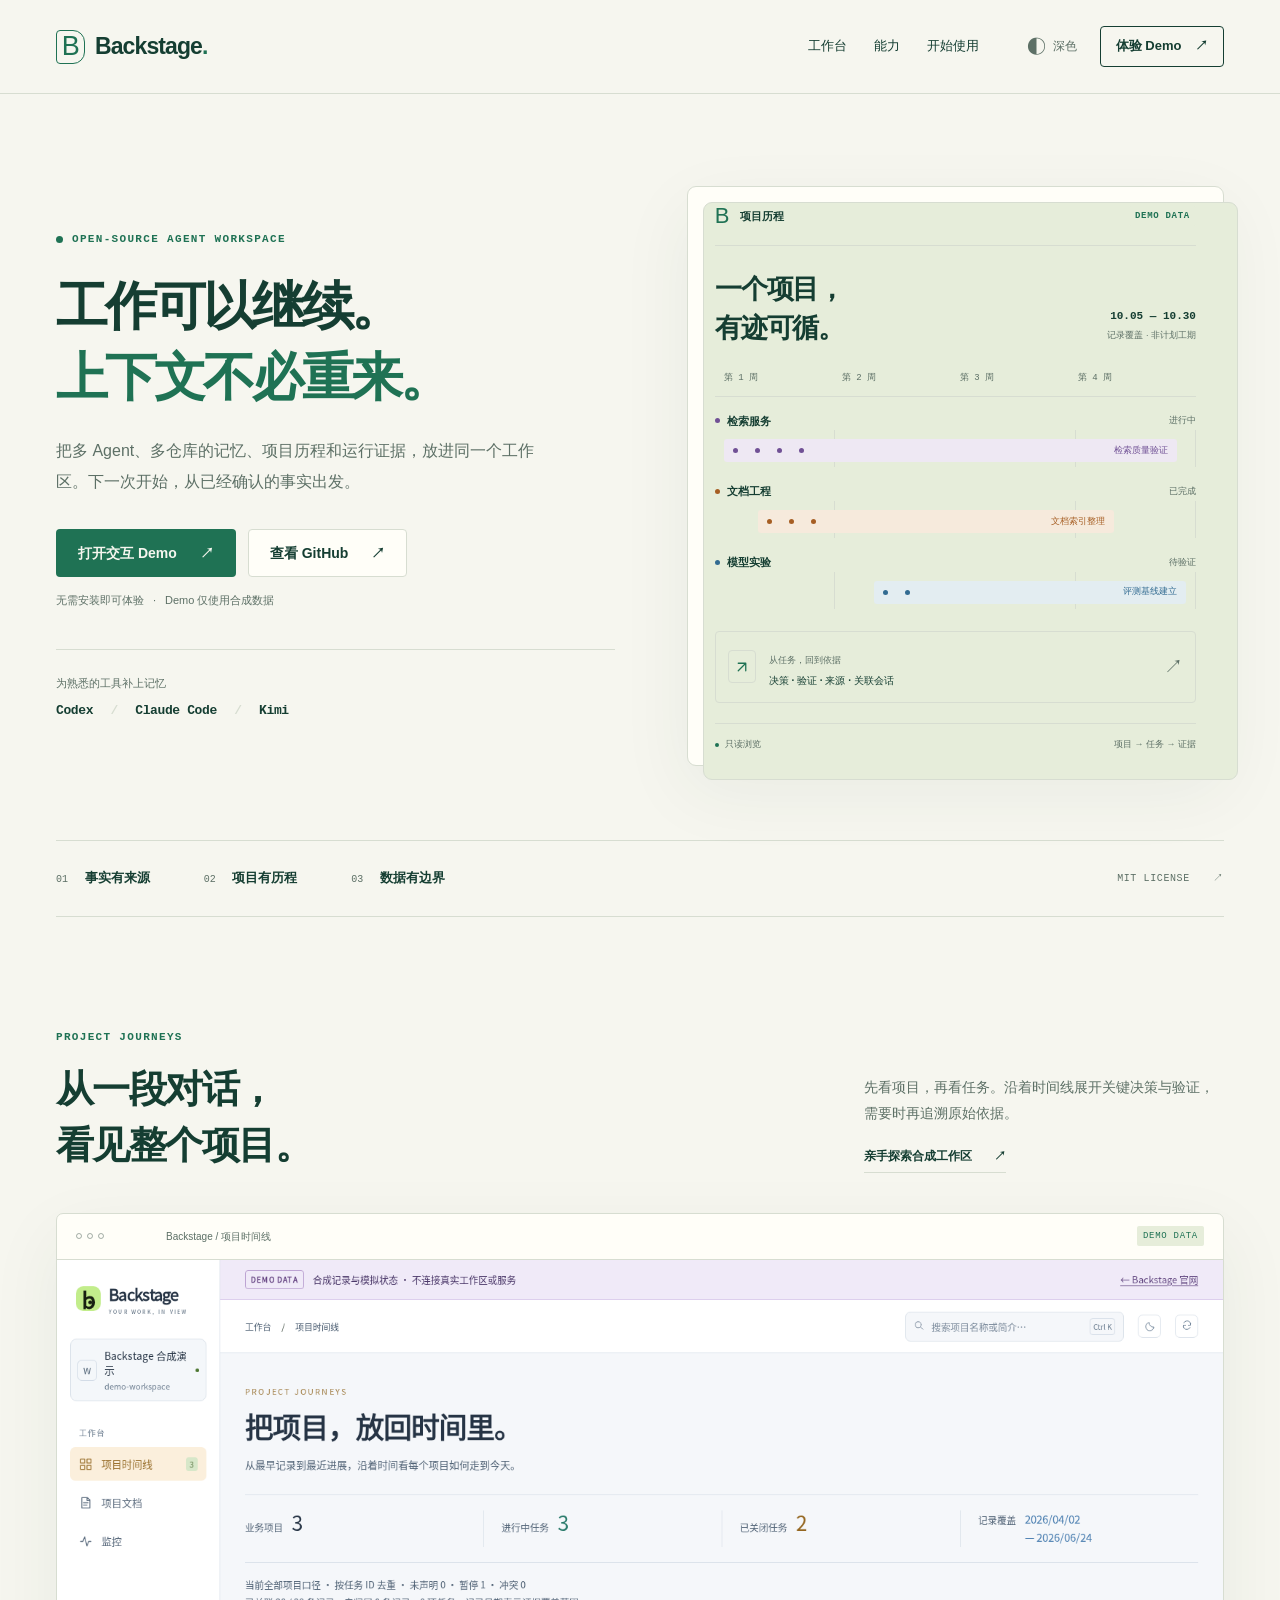
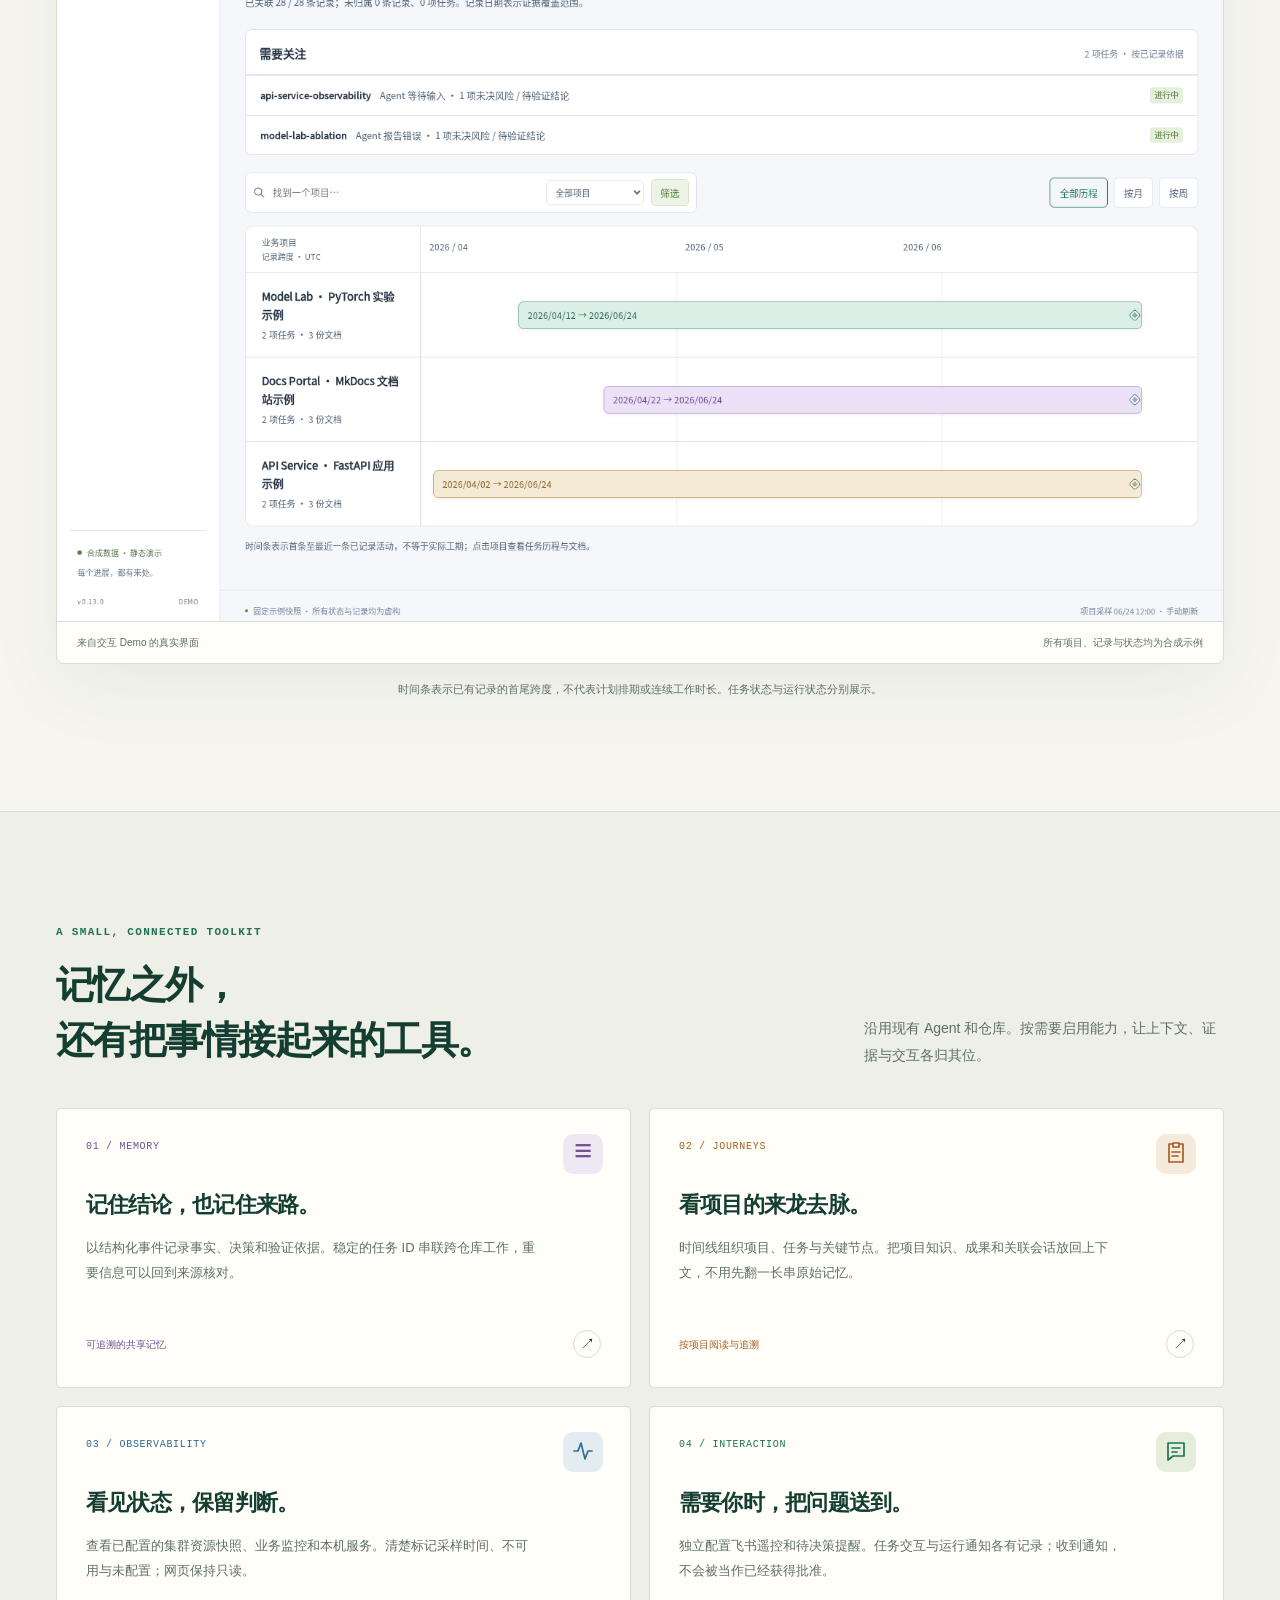
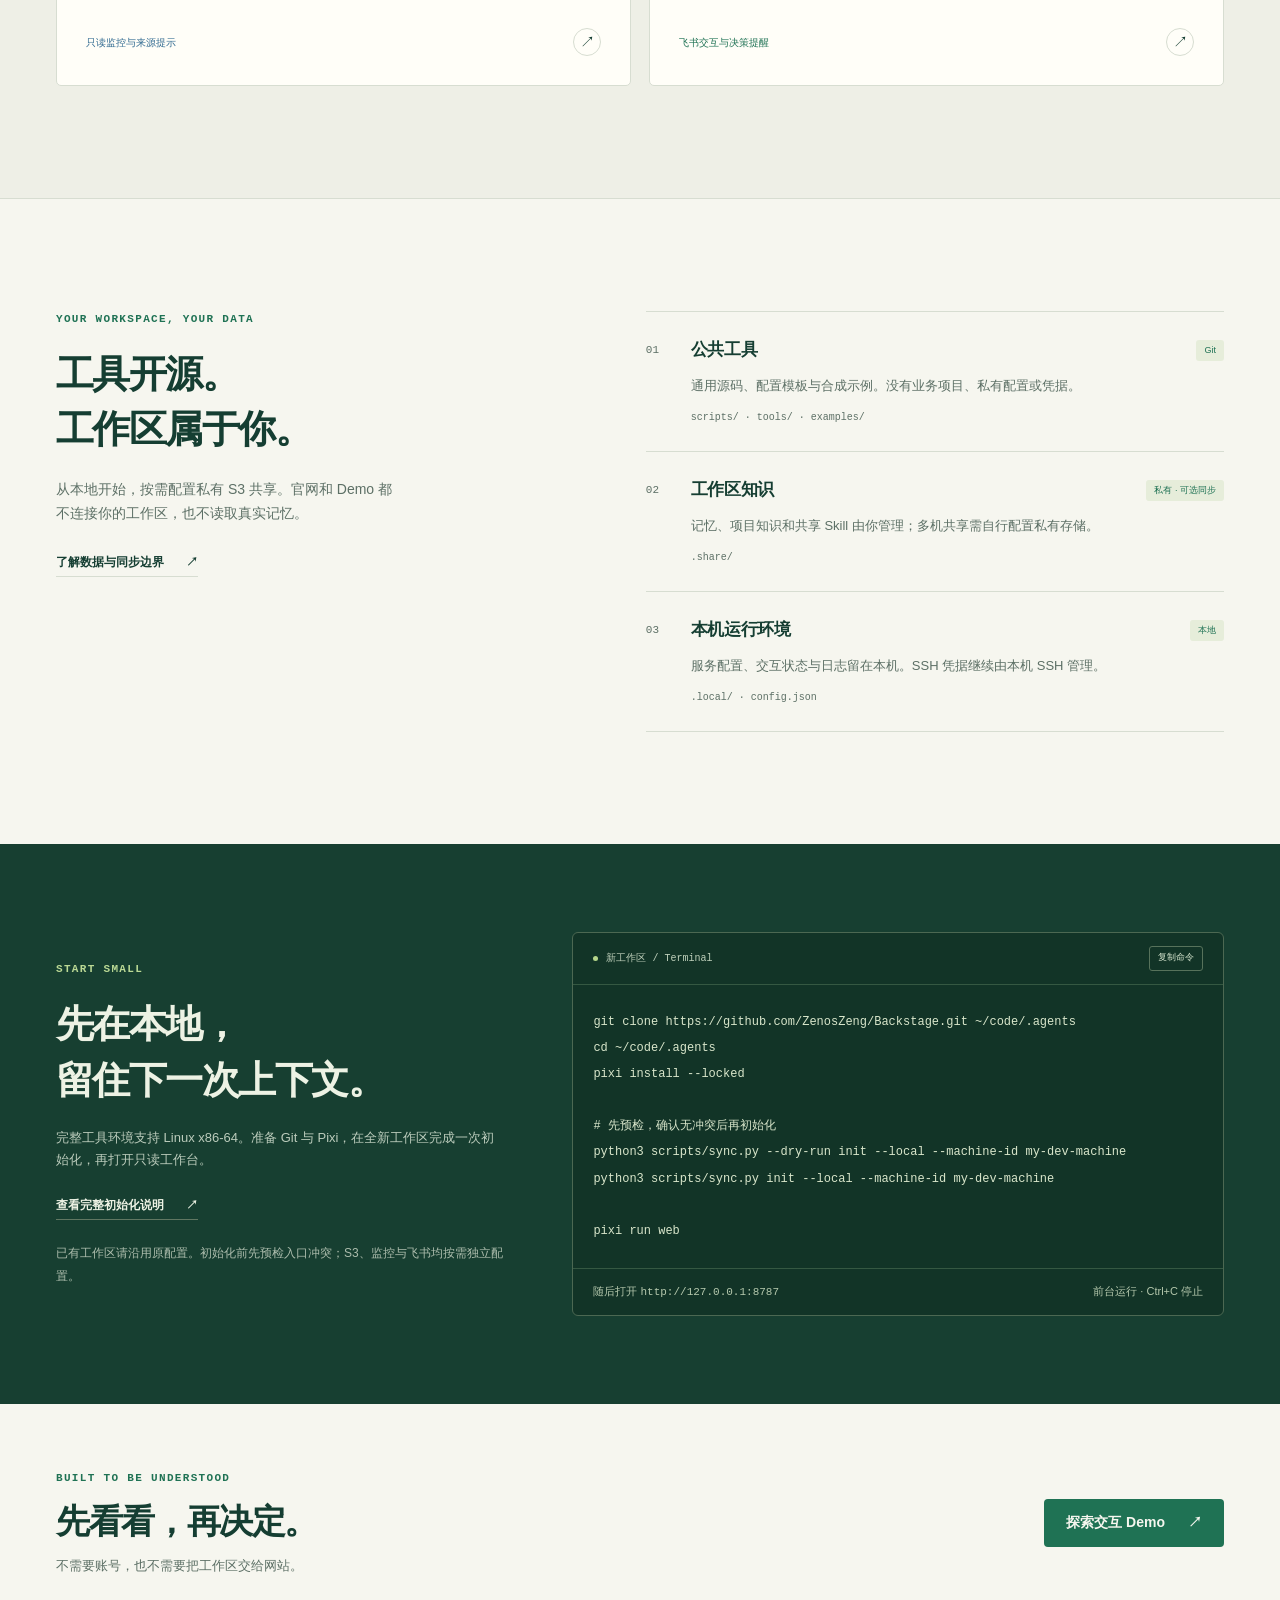
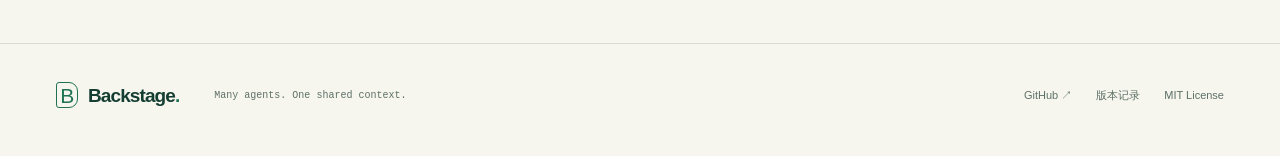
==== site/index.html @ 6414f24c "feat: 增加官网与合成演示并泛化公开示例（v0.13.0）" ====
<!doctype html>
<html lang="zh-CN" data-theme="light">
<head>
  <meta charset="utf-8">
  <meta name="viewport" content="width=device-width, initial-scale=1">
  <meta name="color-scheme" content="light dark">
  <meta name="theme-color" content="#f6f6ef">
  <meta name="description" content="Backstage 为多 Agent、多仓库工作提供可追溯的记忆、项目时间线、只读监控与飞书交互。开源、本地优先，工作区数据由你掌握。">
  <title>Backstage · 让上下文留在项目里</title>
  <link rel="stylesheet" href="./styles.css">
  <script src="./main.js" defer></script>
</head>
<body>
  <a class="skip-link" href="#main">跳到正文</a>
  <header class="site-header">
    <div class="shell header-inner">
      <a class="brand" href="./" aria-label="Backstage 首页"><span class="brand-mark" aria-hidden="true">B</span><span>Backstage<span class="brand-dot">.</span></span></a>
      <nav class="main-nav" aria-label="主导航">
        <a href="#workspace">工作台</a>
        <a href="#capabilities">能力</a>
        <a href="#start">开始使用</a>
      </nav>
      <div class="header-actions">
        <button class="theme-button" type="button" data-theme-toggle aria-label="切换深色模式" aria-pressed="false"><span class="theme-symbol" aria-hidden="true">◐</span><span data-theme-label>深色</span></button>
        <a class="header-demo" href="./demo/">体验 Demo <span aria-hidden="true">↗</span></a>
      </div>
    </div>
  </header>

  <main id="main">
    <section class="hero shell" aria-labelledby="hero-title">
      <div class="hero-copy">
        <p class="eyebrow"><span class="status-dot" aria-hidden="true"></span> OPEN-SOURCE AGENT WORKSPACE</p>
        <h1 id="hero-title">工作可以继续。<br><span>上下文不必重来。</span></h1>
        <p class="hero-description">把多 Agent、多仓库的记忆、项目历程和运行证据，放进同一个工作区。下一次开始，从已经确认的事实出发。</p>
        <div class="hero-actions">
          <a class="button button-primary" href="./demo/">打开交互 Demo <span aria-hidden="true">↗</span></a>
          <a class="button button-secondary" href="https://github.com/ZenosZeng/Backstage">查看 GitHub <span aria-hidden="true">↗</span></a>
        </div>
        <p class="hero-note">无需安装即可体验 <span aria-hidden="true">·</span> Demo 仅使用合成数据</p>
        <div class="agent-line"><span>为熟悉的工具补上记忆</span><p>Codex <i aria-hidden="true">/</i> Claude Code <i aria-hidden="true">/</i> Kimi</p></div>
      </div>

      <div class="hero-preview" aria-label="合成项目时间线示意">
        <div class="preview-topline"><span><span class="small-brand" aria-hidden="true">B</span> 项目历程</span><span class="demo-tag">DEMO DATA</span></div>
        <div class="preview-heading"><span>一个项目，<br>有迹可循。</span><span class="preview-period">10.05 — 10.30<br><span>记录覆盖 · 非计划工期</span></span></div>
        <div class="mini-timeline" aria-hidden="true">
          <div class="mini-axis"><span>第 1 周</span><span>第 2 周</span><span>第 3 周</span><span>第 4 周</span></div>
          <div class="mini-project project-memory"><div class="mini-project-name"><span class="project-dot"></span><strong>检索服务</strong><span>进行中</span></div><div class="mini-track"><div class="mini-bar bar-one"><i></i><i></i><i></i><i></i><span>检索质量验证</span></div></div></div>
          <div class="mini-project project-task"><div class="mini-project-name"><span class="project-dot"></span><strong>文档工程</strong><span>已完成</span></div><div class="mini-track"><div class="mini-bar bar-two"><i></i><i></i><i></i><span>文档索引整理</span></div></div></div>
          <div class="mini-project project-runtime"><div class="mini-project-name"><span class="project-dot"></span><strong>模型实验</strong><span>待验证</span></div><div class="mini-track"><div class="mini-bar bar-three"><i></i><i></i><span>评测基线建立</span></div></div></div>
        </div>
        <div class="preview-evidence"><div class="evidence-icon" aria-hidden="true"><svg viewBox="0 0 24 24" fill="none" stroke="currentColor" stroke-width="1.7" stroke-linecap="round" stroke-linejoin="round"><path d="M7 17L17 7 M7 7h10v10"/></svg></div><div><span class="evidence-kicker">从任务，回到依据</span><p>决策 · 验证 · 来源 · 关联会话</p></div><span class="evidence-arrow" aria-hidden="true">↗</span></div>
        <div class="preview-footer"><span><span class="status-dot" aria-hidden="true"></span> 只读浏览</span><span>项目 → 任务 → 证据</span></div>
      </div>
    </section>

    <div class="principles shell" aria-label="设计原则">
      <p><span>01</span> 事实有来源</p><p><span>02</span> 项目有历程</p><p><span>03</span> 数据有边界</p><a href="https://github.com/ZenosZeng/Backstage/blob/main/LICENSE">MIT LICENSE <span aria-hidden="true">↗</span></a>
    </div>

    <section class="workspace-section section-space shell" id="workspace" aria-labelledby="workspace-title">
      <div class="section-heading"><div><p class="eyebrow">PROJECT JOURNEYS</p><h2 id="workspace-title">从一段对话，<br>看见整个项目。</h2></div><div class="section-intro"><p>先看项目，再看任务。沿着时间线展开关键决策与验证，需要时再追溯原始依据。</p><a class="text-link" href="./demo/">亲手探索合成工作区 <span aria-hidden="true">↗</span></a></div></div>
      <figure class="workspace-shot">
        <div class="shot-toolbar"><span class="window-controls" aria-hidden="true"><i></i><i></i><i></i></span><span>Backstage / 项目时间线</span><span class="demo-tag">DEMO DATA</span></div>
        <a href="./demo/" aria-label="打开合成数据交互 Demo"><img src="./assets/workspace-preview.png" alt="Backstage 合成数据工作台：按项目浏览时间线，并展开任务与关键记录" width="1600" height="1320" loading="lazy" decoding="async"></a>
        <figcaption><span>来自交互 Demo 的真实界面</span><span>所有项目、记录与状态均为合成示例</span></figcaption>
      </figure>
      <p class="workspace-footnote">时间条表示已有记录的首尾跨度，不代表计划排期或连续工作时长。任务状态与运行状态分别展示。</p>
    </section>

    <section class="capabilities-section section-space" id="capabilities" aria-labelledby="capabilities-title">
      <div class="shell">
        <div class="section-heading"><div><p class="eyebrow">A SMALL, CONNECTED TOOLKIT</p><h2 id="capabilities-title">记忆之外，<br>还有把事情接起来的工具。</h2></div><p class="section-intro">沿用现有 Agent 和仓库。按需要启用能力，让上下文、证据与交互各归其位。</p></div>
        <div class="capability-grid">
          <article class="capability-card memory-card"><span class="feature-index">01 / MEMORY</span><div class="feature-symbol" aria-hidden="true">≡</div><h3>记住结论，也记住来路。</h3><p>以结构化事件记录事实、决策和验证依据。稳定的任务 ID 串联跨仓库工作，重要信息可以回到来源核对。</p><div class="feature-bottom"><span class="feature-label">可追溯的共享记忆</span><a href="https://github.com/ZenosZeng/Backstage/blob/main/docs/memory.md" aria-label="阅读记忆与同步文档">↗</a></div></article>
          <article class="capability-card task-card"><span class="feature-index">02 / JOURNEYS</span><div class="feature-symbol" aria-hidden="true"><svg viewBox="0 0 24 24" fill="none" stroke="currentColor" stroke-width="1.7" stroke-linecap="round" stroke-linejoin="round"><path d="M9 3H5v18h14V3h-4 M9 2h6v4H9z M8 11h8 M8 15h6"/></svg></div><h3>看项目的来龙去脉。</h3><p>时间线组织项目、任务与关键节点。把项目知识、成果和关联会话放回上下文，不用先翻一长串原始记忆。</p><div class="feature-bottom"><span class="feature-label">按项目阅读与追溯</span><a href="https://github.com/ZenosZeng/Backstage/blob/main/tools/web/README.md" aria-label="阅读项目工作台文档">↗</a></div></article>
          <article class="capability-card runtime-card"><span class="feature-index">03 / OBSERVABILITY</span><div class="feature-symbol" aria-hidden="true"><svg viewBox="0 0 24 24" fill="none" stroke="currentColor" stroke-width="1.7" stroke-linecap="round" stroke-linejoin="round"><path d="M3 12h4l3-8 4 16 3-8h4"/></svg></div><h3>看见状态，保留判断。</h3><p>查看已配置的集群资源快照、业务监控和本机服务。清楚标记采样时间、不可用与未配置；网页保持只读。</p><div class="feature-bottom"><span class="feature-label">只读监控与来源提示</span><a href="https://github.com/ZenosZeng/Backstage/blob/main/tools/README.md" aria-label="阅读监控工具文档">↗</a></div></article>
          <article class="capability-card interaction-card"><span class="feature-index">04 / INTERACTION</span><div class="feature-symbol" aria-hidden="true"><svg viewBox="0 0 24 24" fill="none" stroke="currentColor" stroke-width="1.7" stroke-linecap="round" stroke-linejoin="round"><path d="M4 4h16v13H9l-5 4V4 M8 9h8 M8 13h5"/></svg></div><h3>需要你时，把问题送到。</h3><p>独立配置飞书遥控和待决策提醒。任务交互与运行通知各有记录；收到通知，不会被当作已经获得批准。</p><div class="feature-bottom"><span class="feature-label">飞书交互与决策提醒</span><a href="https://github.com/ZenosZeng/Backstage/blob/main/tools/watchdog/README.md" aria-label="阅读交互提醒文档">↗</a></div></article>
        </div>
      </div>
    </section>

    <section class="boundary-section section-space shell" aria-labelledby="boundary-title">
      <div class="boundary-intro"><p class="eyebrow">YOUR WORKSPACE, YOUR DATA</p><h2 id="boundary-title">工具开源。<br>工作区属于你。</h2><p>从本地开始，按需配置私有 S3 共享。官网和 Demo 都不连接你的工作区，也不读取真实记忆。</p><a class="text-link" href="https://github.com/ZenosZeng/Backstage/blob/main/docs/memory.md">了解数据与同步边界 <span aria-hidden="true">↗</span></a></div>
      <div class="data-layers">
        <article class="data-layer"><div class="layer-number">01</div><div><div class="layer-heading"><h3>公共工具</h3><span>Git</span></div><p>通用源码、配置模板与合成示例。没有业务项目、私有配置或凭据。</p><code>scripts/ · tools/ · examples/</code></div></article>
        <article class="data-layer"><div class="layer-number">02</div><div><div class="layer-heading"><h3>工作区知识</h3><span>私有 · 可选同步</span></div><p>记忆、项目知识和共享 Skill 由你管理；多机共享需自行配置私有存储。</p><code>.share/</code></div></article>
        <article class="data-layer"><div class="layer-number">03</div><div><div class="layer-heading"><h3>本机运行环境</h3><span>本地</span></div><p>服务配置、交互状态与日志留在本机。SSH 凭据继续由本机 SSH 管理。</p><code>.local/ · config.json</code></div></article>
      </div>
    </section>

    <section class="start-section" id="start" aria-labelledby="start-title">
      <div class="shell start-grid">
        <div class="start-copy"><p class="eyebrow">START SMALL</p><h2 id="start-title">先在本地，<br>留住下一次上下文。</h2><p>完整工具环境支持 Linux x86-64。准备 Git 与 Pixi，在全新工作区完成一次初始化，再打开只读工作台。</p><a class="text-link" href="https://github.com/ZenosZeng/Backstage/blob/main/examples/README.md">查看完整初始化说明 <span aria-hidden="true">↗</span></a><p class="start-caution">已有工作区请沿用原配置。初始化前先预检入口冲突；S3、监控与飞书均按需独立配置。</p></div>
        <div class="terminal"><div class="terminal-header"><span><span class="terminal-dot" aria-hidden="true"></span> 新工作区 / Terminal</span><button type="button" class="copy-button" data-copy-command aria-label="复制安装与启动命令">复制命令</button></div><pre tabindex="0" aria-label="安装、初始化和启动工作台命令"><code id="start-command">git clone https://github.com/ZenosZeng/Backstage.git ~/code/.agents
cd ~/code/.agents
pixi install --locked

# 先预检，确认无冲突后再初始化
python3 scripts/sync.py --dry-run init --local --machine-id my-dev-machine
python3 scripts/sync.py init --local --machine-id my-dev-machine

pixi run web</code></pre><div class="terminal-footer"><span>随后打开 <code>http://127.0.0.1:8787</code></span><span>前台运行 · Ctrl+C 停止</span></div><p class="copy-status" role="status" aria-live="polite" data-copy-status></p></div>
      </div>
    </section>

    <section class="closing-section shell" aria-labelledby="closing-title"><div><p class="eyebrow">BUILT TO BE UNDERSTOOD</p><h2 id="closing-title">先看看，再决定。</h2><p>不需要账号，也不需要把工作区交给网站。</p></div><a class="button button-primary" href="./demo/">探索交互 Demo <span aria-hidden="true">↗</span></a></section>
  </main>

  <footer class="site-footer"><div class="shell footer-inner"><a class="brand" href="./"><span class="brand-mark" aria-hidden="true">B</span><span>Backstage<span class="brand-dot">.</span></span></a><p>Many agents. One shared context.</p><nav aria-label="页脚导航"><a href="https://github.com/ZenosZeng/Backstage">GitHub ↗</a><a href="https://github.com/ZenosZeng/Backstage/blob/main/docs/changelog.md">版本记录</a><a href="https://github.com/ZenosZeng/Backstage/blob/main/LICENSE">MIT License</a></nav></div></footer>
</body>
</html>
---- site/styles.css ----
@charset "UTF-8";

:root {
  color-scheme: light;
  --paper: #f6f6ef;
  --surface: #fffef8;
  --surface-soft: #eeefe6;
  --ink: #153e32;
  --muted: #5d7066;
  --line: #d7ddd1;
  --brand: #1f7254;
  --brand-hover: #155d42;
  --brand-soft: #e6edda;
  --purple: #705095;
  --purple-soft: #eee8f3;
  --orange: #a65e23;
  --orange-soft: #f6eadc;
  --blue: #326b91;
  --blue-soft: #e3edf1;
  --shadow: 0 24px 72px #203e3010;
  --mono: ui-monospace, SFMono-Regular, Consolas, "Liberation Mono", monospace;
  --sans: -apple-system, BlinkMacSystemFont, "Segoe UI", "PingFang SC", "Microsoft YaHei", "Noto Sans CJK SC", sans-serif;
}

:root[data-theme="dark"] {
  color-scheme: dark;
  --paper: #14221d;
  --surface: #1b2b24;
  --surface-soft: #203127;
  --ink: #e8f0df;
  --muted: #b0bdaf;
  --line: #3b4e40;
  --brand: #b5d58a;
  --brand-hover: #cce8a9;
  --brand-soft: #2e422b;
  --purple: #d1b5e9;
  --purple-soft: #3b2f46;
  --orange: #edb57c;
  --orange-soft: #443326;
  --blue: #a4cee6;
  --blue-soft: #283e49;
  --shadow: 0 24px 72px #00000020;
}

* { box-sizing: border-box; }
html { scroll-behavior: smooth; scroll-padding-top: 104px; }
body { margin: 0; background: var(--paper); color: var(--ink); font-family: var(--sans); font-size: 15px; line-height: 1.7; -webkit-font-smoothing: antialiased; }
a { color: inherit; text-decoration: none; }
button { color: inherit; font: inherit; cursor: pointer; }
button, a { -webkit-tap-highlight-color: transparent; }
button:focus-visible, a:focus-visible, pre:focus-visible { outline: 3px solid var(--brand); outline-offset: 5px; }
button:disabled { cursor: wait; }
::selection { background: var(--brand); color: var(--paper); }
h1, h2, h3, p, figure { margin: 0; }
h1, h2, h3 { font-weight: 650; }
img { display: block; max-width: 100%; }
.shell { width: min(1280px, calc(100% - 112px)); margin-inline: auto; }
.section-space { padding-block: 112px; }
.eyebrow { font-family: var(--mono); font-size: 11px; font-weight: 600; letter-spacing: .12em; line-height: 1.6; }
.status-dot { display: inline-block; width: 7px; height: 7px; flex: 0 0 auto; border-radius: 50%; background: var(--brand); }
.skip-link { position: fixed; z-index: 100; top: -80px; left: 16px; padding: 10px 18px; background: var(--ink); color: var(--paper); border-radius: 4px; }
.skip-link:focus { top: 12px; }
.site-header { border-bottom: 1px solid var(--line); }
.header-inner { min-height: 93px; display: flex; align-items: center; gap: 48px; }
.brand { display: inline-flex; align-items: center; gap: 10px; font-size: 23px; font-weight: 700; letter-spacing: -.9px; line-height: 1; white-space: nowrap; }
.brand-mark { display: inline-flex; align-items: center; justify-content: center; width: 29px; height: 34px; border: 1.5px solid var(--brand); border-radius: 4px 12px 12px 4px; color: var(--brand); font-weight: 400; font-size: 27px; letter-spacing: -.5px; }
.brand-dot { color: var(--brand); }
.main-nav { display: flex; gap: 27px; margin-left: auto; font-size: 13px; font-weight: 550; }
.main-nav a, .footer-inner nav a { transition: color .15s; }
.main-nav a:hover, .footer-inner nav a:hover { color: var(--brand); }
.header-actions { display: flex; align-items: center; gap: 23px; }
.theme-button { display: inline-flex; align-items: center; gap: 7px; padding: 8px 0; border: 0; background: none; color: var(--muted); font-size: 12px; }
.theme-symbol { font-size: 19px; line-height: 1; }
.header-demo { font-size: 13px; font-weight: 600; border: 1px solid var(--ink); border-radius: 4px; padding: 8px 15px; }
.header-demo span { padding-left: 10px; }
.header-demo:hover { background: var(--ink); color: var(--paper); }
.hero { display: grid; grid-template-columns: 1.04fr 1fr; align-items: center; gap: 72px; padding-block: 92px 74px; }
.hero-copy .eyebrow { display: flex; align-items: center; gap: 9px; color: var(--brand); margin-bottom: 23px; }
.hero h1 { font-size: clamp(40px, 4.1vw, 60px); letter-spacing: -.055em; line-height: 1.35; font-weight: 700; }
.hero h1 span { color: var(--brand); }
.hero-description { margin-top: 22px; max-width: 480px; color: var(--muted); font-size: 16px; line-height: 1.95; }
.hero-actions { display: flex; flex-wrap: wrap; gap: 12px; margin-top: 32px; }
.button { min-height: 48px; padding: 11px 21px; display: inline-flex; align-items: center; justify-content: center; gap: 23px; font-size: 14px; font-weight: 600; border: 1px solid transparent; border-radius: 4px; transition: background .15s, transform .15s; }
.button:hover { transform: translateY(-2px); }
.button-primary { color: var(--paper); background: var(--brand); }
.button-primary:hover { background: var(--brand-hover); }
.button-secondary { color: var(--ink); border-color: var(--line); background: var(--surface); }
.button-secondary:hover { border-color: var(--brand); }
.hero-note { display: flex; align-items: center; gap: 9px; font-size: 11px; color: var(--muted); margin-top: 14px; }
.agent-line { border-top: 1px solid var(--line); margin-top: 39px; padding-top: 19px; }
.agent-line > span { font-size: 11px; color: var(--muted); }
.agent-line p { font-family: var(--mono); font-size: 13px; font-weight: 600; margin-top: 5px; letter-spacing: -.03em; }
.agent-line i { font-style: normal; color: var(--line); padding-inline: 10px; }
.hero-preview { border: 1px solid var(--line); border-radius: 9px; background: var(--surface); box-shadow: var(--shadow); position: relative; isolation: isolate; padding: 0 27px; }
.hero-preview::before { content: ""; position: absolute; inset: 15px -15px -15px 15px; border: 1px solid var(--line); border-radius: 9px; z-index: -1; background: var(--brand-soft); }
.preview-topline { display: flex; align-items: center; justify-content: space-between; gap: 12px; padding-block: 18px; border-bottom: 1px solid var(--line); font-size: 11px; font-weight: 600; }
.preview-topline > span:first-child { display: flex; align-items: center; gap: 11px; }
.small-brand { font-size: 22px; font-weight: 450; color: var(--brand); line-height: 1; }
.demo-tag { font-family: var(--mono); font-size: 9px; letter-spacing: .08em; line-height: 1.4; padding: 4px 6px; background: var(--brand-soft); color: var(--brand); border-radius: 2px; white-space: nowrap; }
.preview-heading { display: flex; align-items: flex-end; justify-content: space-between; gap: 12px; padding-block: 24px 23px; }
.preview-heading > span:first-child { font-size: 27px; font-weight: 650; line-height: 1.45; letter-spacing: -.04em; }
.preview-period { text-align: right; font-family: var(--mono); font-size: 11px; font-weight: 600; padding-bottom: 4px; }
.preview-period span { color: var(--muted); font-family: var(--sans); font-size: 9px; font-weight: 400; }
.mini-axis { display: grid; grid-template-columns: repeat(4, 1fr); text-align: left; padding-left: 9px; margin-left: 0; color: var(--muted); font-size: 9px; font-family: var(--mono); border-bottom: 1px solid var(--line); padding-bottom: 9px; }
.mini-project { padding-top: 15px; --project-color: var(--purple); --project-soft: var(--purple-soft); }
.mini-project-name { display: flex; align-items: center; gap: 7px; font-size: 11px; }
.mini-project-name strong { font-weight: 600; }
.mini-project-name > span:last-child { margin-left: auto; font-size: 9px; color: var(--muted); }
.project-dot { width: 5px; height: 5px; border-radius: 50%; background: var(--project-color); }
.project-task { --project-color: var(--orange); --project-soft: var(--orange-soft); }
.project-runtime { --project-color: var(--blue); --project-soft: var(--blue-soft); }
.mini-track { height: 37px; padding-top: 9px; background: repeating-linear-gradient(to right, transparent 0, transparent calc(25% - 1px), var(--line) calc(25% - 1px), var(--line) 25%); }
.mini-bar { background: var(--project-soft); color: var(--project-color); border-radius: 3px; position: relative; display: flex; align-items: center; height: 23px; gap: 17px; padding: 0 9px; font-size: 9px; }
.mini-bar i { width: 5px; height: 5px; background: var(--project-color); border-radius: 50%; flex: 0 0 auto; }
.mini-bar span { margin-left: auto; white-space: nowrap; }
.bar-one { margin-left: 2%; width: 94%; }
.bar-two { margin-left: 9%; width: 74%; }
.bar-three { margin-left: 33%; width: 65%; }
.preview-evidence { margin-block: 22px 20px; border: 1px solid var(--line); border-radius: 4px; padding: 13px 12px; display: flex; align-items: center; gap: 13px; }
.evidence-icon { width: 28px; height: 33px; border: 1px solid var(--line); border-radius: 4px; text-align: center; line-height: 29px; font-size: 19px; color: var(--brand); }
.evidence-kicker { color: var(--muted); font-size: 9px; }
.preview-evidence p { font-size: 10px; font-weight: 550; margin-top: 2px; }
.evidence-arrow { margin-left: auto; font-size: 19px; color: var(--muted); }
.preview-footer { display: flex; align-items: center; justify-content: space-between; gap: 10px; border-top: 1px solid var(--line); padding-block: 13px; color: var(--muted); font-size: 9px; }
.preview-footer > span:first-child { display: flex; align-items: center; gap: 6px; }
.preview-footer .status-dot { width: 4px; height: 4px; }
.principles { display: flex; align-items: center; gap: 54px; padding-block: 26px; border-block: 1px solid var(--line); }
.principles p { font-size: 13px; font-weight: 600; }
.principles p span { margin-right: 13px; color: var(--muted); font-family: var(--mono); font-size: 10px; font-weight: 400; }
.principles > a { margin-left: auto; color: var(--muted); font-size: 10px; font-family: var(--mono); letter-spacing: .06em; }
.principles > a span { margin-left: 17px; }
.section-heading { display: flex; justify-content: space-between; align-items: flex-end; gap: 55px; margin-bottom: 40px; }
.section-heading .eyebrow { margin-bottom: 15px; color: var(--brand); }
h2 { font-size: clamp(31px, 3vw, 42px); line-height: 1.45; letter-spacing: -.04em; }
.section-intro { max-width: 360px; color: var(--muted); font-size: 14px; line-height: 1.9; }
.section-intro .text-link { margin-top: 18px; }
.text-link { display: inline-flex; align-items: center; gap: 22px; color: var(--ink); font-size: 12px; font-weight: 600; border-bottom: 1px solid var(--line); padding-bottom: 4px; }
.text-link:hover { color: var(--brand); border-color: var(--brand); }
.workspace-shot { border: 1px solid var(--line); background: var(--surface); border-radius: 7px; overflow: hidden; box-shadow: var(--shadow); }
.shot-toolbar { display: flex; align-items: center; justify-content: space-between; gap: 20px; height: 46px; border-bottom: 1px solid var(--line); padding-inline: 19px; font-size: 10px; color: var(--muted); }
.window-controls { display: inline-flex; gap: 5px; width: 70px; }
.window-controls i { border: 1px solid var(--muted); border-radius: 50%; width: 6px; height: 6px; opacity: .55; }
.shot-toolbar > span:nth-child(2) { margin-right: auto; }
.workspace-shot > a { display: block; background: #f4f5ef; }
.workspace-shot img { width: 100%; height: auto; }
.workspace-shot figcaption { display: flex; justify-content: space-between; gap: 15px; padding: 12px 20px; font-size: 10px; color: var(--muted); border-top: 1px solid var(--line); }
.workspace-footnote { margin-top: 16px; font-size: 11px; color: var(--muted); text-align: center; }
.capabilities-section { background: var(--surface-soft); border-block: 1px solid var(--line); }
.capability-grid { display: grid; grid-template-columns: repeat(2, minmax(0, 1fr)); gap: 18px; }
.capability-card { position: relative; display: flex; flex-direction: column; min-height: 280px; padding: 29px; background: var(--surface); border: 1px solid var(--line); border-radius: 5px; --feature: var(--purple); --feature-soft: var(--purple-soft); }
.feature-index { color: var(--feature); font-size: 10px; font-family: var(--mono); letter-spacing: .07em; }
.feature-symbol { position: absolute; top: 25px; right: 27px; width: 40px; height: 40px; background: var(--feature-soft); color: var(--feature); border-radius: 10px; text-align: center; line-height: 37px; font-family: var(--mono); font-size: 31px; }
.capability-card h3 { margin-top: 31px; font-size: 22px; letter-spacing: -.035em; }
.capability-card > p { margin-top: 13px; color: var(--muted); font-size: 13px; line-height: 1.9; max-width: 450px; }
.feature-bottom { margin-top: auto; padding-top: 24px; display: flex; align-items: center; justify-content: space-between; gap: 15px; }
.feature-label { font-size: 10px; color: var(--feature); font-weight: 550; }
.feature-bottom a { display: inline-flex; justify-content: center; align-items: center; width: 28px; height: 28px; border: 1px solid var(--line); border-radius: 50%; font-size: 15px; }
.feature-bottom a:hover { background: var(--feature-soft); border-color: var(--feature); }
.task-card { --feature: var(--orange); --feature-soft: var(--orange-soft); }
.runtime-card { --feature: var(--blue); --feature-soft: var(--blue-soft); }
.interaction-card { --feature: var(--brand); --feature-soft: var(--brand-soft); }
.boundary-section { display: grid; grid-template-columns: 1fr 1.2fr; align-items: start; gap: 108px; }
.boundary-intro .eyebrow { color: var(--brand); margin-bottom: 17px; }
.boundary-intro > p:not(.eyebrow) { color: var(--muted); font-size: 14px; margin-top: 21px; max-width: 350px; }
.boundary-intro > .text-link { margin-top: 26px; }
.data-layers { border-top: 1px solid var(--line); }
.data-layer { display: grid; grid-template-columns: 31px 1fr; gap: 14px; padding-block: 24px; border-bottom: 1px solid var(--line); }
.layer-number { font-family: var(--mono); font-size: 11px; color: var(--muted); padding-top: 5px; }
.layer-heading { display: flex; align-items: center; justify-content: space-between; gap: 15px; }
.layer-heading h3 { font-size: 17px; letter-spacing: -.02em; }
.layer-heading > span { font-size: 9px; color: var(--brand); background: var(--brand-soft); padding: 3px 8px; border-radius: 3px; white-space: nowrap; }
.data-layer p { color: var(--muted); font-size: 13px; line-height: 1.9; margin-top: 9px; }
.data-layer code { display: inline-block; color: var(--muted); font-family: var(--mono); font-size: 10px; margin-top: 10px; }
.start-section { background: #173f31; color: #edf2e4; padding-block: 88px; }
.start-grid { display: grid; grid-template-columns: 1fr 1.45fr; gap: 67px; align-items: center; }
.start-copy .eyebrow { color: #bbd995; margin-bottom: 18px; }
.start-copy > p:not(.eyebrow) { color: #bcccbc; font-size: 13px; margin-top: 19px; }
.start-copy .text-link { color: #edf2e4; border-color: #607762; margin-top: 24px; }
.start-copy > p.start-caution { color: #adbdad; font-size: 12px; line-height: 1.9; margin-top: 22px; }
.terminal { background: #123427; border: 1px solid #4c6852; border-radius: 6px; overflow: hidden; min-width: 0; }
.terminal-header { display: flex; align-items: center; justify-content: space-between; gap: 18px; padding: 13px 20px; border-bottom: 1px solid #355842; font-family: var(--mono); font-size: 10px; color: #bfd0bb; }
.terminal-header > span { display: flex; align-items: center; gap: 8px; }
.terminal-dot { width: 5px; height: 5px; border-radius: 50%; background: #b5d58a; }
.copy-button { color: #d6e5ce; border: 1px solid #57725b; padding: 3px 8px; background: transparent; border-radius: 3px; font-size: 9px; line-height: 1.8; white-space: nowrap; }
.copy-button:hover { background: #264c36; }
.terminal pre { margin: 0; padding: 24px 20px; overflow-x: auto; scrollbar-color: #668061 #123427; }
.terminal pre code { font-family: var(--mono); color: #d9e6cb; font-size: 12px; line-height: 2.1; }
.terminal-footer { display: flex; justify-content: space-between; gap: 12px; padding: 13px 20px; color: #b5c8ad; border-top: 1px solid #355842; font-size: 11px; }
.terminal-footer code { font-family: var(--mono); }
.copy-status { min-height: 0; font-size: 11px; color: #d9e6cb; }
.copy-status:not(:empty) { padding: 0 20px 12px; }
.closing-section { padding-block: 66px; display: flex; align-items: center; justify-content: space-between; gap: 40px; }
.closing-section .eyebrow { color: var(--brand); margin-bottom: 10px; }
.closing-section h2 { font-size: 34px; }
.closing-section p:not(.eyebrow) { margin-top: 8px; color: var(--muted); font-size: 13px; }
.site-footer { border-top: 1px solid var(--line); }
.footer-inner { display: flex; align-items: center; gap: 35px; min-height: 103px; }
.footer-inner .brand { font-size: 19px; }
.footer-inner .brand-mark { width: 22px; height: 26px; border-radius: 3px 9px 9px 3px; font-size: 21px; }
.footer-inner > p { color: var(--muted); font-family: var(--mono); font-size: 10px; }
.footer-inner nav { display: flex; align-items: center; gap: 24px; margin-left: auto; font-size: 11px; color: var(--muted); }

@media (min-width: 1600px) {
  .hero { gap: 100px; padding-block: 112px 96px; }
  .hero h1 { font-size: 60px; }
}
@media (max-width: 1100px) {
  .shell { width: min(1280px, calc(100% - 72px)); }
  .header-inner { gap: 27px; }
  .main-nav { gap: 22px; }
  .header-actions { gap: 18px; }
  .hero { gap: 35px; padding-block: 75px 63px; }
  .hero h1 { font-size: 42px; }
  .hero-description { font-size: 14px; }
  .hero-preview { padding-inline: 20px; }
  .mini-bar { gap: 10px; }
  .mini-bar i:nth-child(4) { display: none; }
  .principles { gap: 33px; }
  .boundary-section { gap: 60px; }
  .start-grid { gap: 36px; grid-template-columns: .85fr 1.4fr; }
  .terminal-footer { flex-direction: column; gap: 3px; }
  .footer-inner { gap: 24px; }
  .footer-inner nav { gap: 17px; }
}
@media (max-width: 800px) {
  html { scroll-padding-top: 30px; }
  .shell { width: calc(100% - 48px); }
  .section-space { padding-block: 72px; }
  .header-inner { min-height: 80px; gap: 20px; }
  .brand { font-size: 22px; }
  .main-nav { display: none; }
  .header-actions { margin-left: auto; gap: 20px; }
  .hero { grid-template-columns: 1fr; gap: 54px; padding-block: 60px 63px; }
  .hero h1 { font-size: clamp(36px, 7vw, 56px); }
  .hero-description { max-width: 530px; font-size: 15px; }
  .agent-line { max-width: 530px; margin-top: 30px; }
  .hero-preview { width: min(100% - 15px, 530px); justify-self: center; padding-inline: 27px; }
  .preview-heading > span:first-child { font-size: 29px; }
  .preview-topline { font-size: 12px; }
  .mini-project-name { font-size: 12px; }
  .mini-project-name > span:last-child, .mini-axis, .mini-bar { font-size: 10px; }
  .mini-track { height: 42px; padding-top: 10px; }
  .mini-bar { height: 25px; gap: 20px; }
  .evidence-kicker { font-size: 10px; }
  .preview-evidence p { font-size: 12px; }
  .preview-footer { font-size: 10px; }
  .principles { flex-wrap: wrap; row-gap: 14px; padding-block: 22px; column-gap: 24px; }
  .principles p { font-size: 12px; }
  .principles p span { margin-right: 7px; }
  .principles > a { display: none; }
  .section-heading { align-items: flex-start; flex-direction: column; gap: 22px; margin-bottom: 29px; }
  h2 { font-size: 34px; }
  .section-intro { max-width: 520px; }
  .section-intro .text-link { margin-top: 13px; }
  .workspace-shot figcaption { flex-direction: column; gap: 3px; font-size: 11px; }
  .workspace-footnote { font-size: 11px; text-align: left; }
  .capability-card { padding: 25px; }
  .capability-card h3 { font-size: 20px; }
  .feature-symbol { top: 23px; right: 24px; width: 34px; height: 34px; font-size: 25px; line-height: 30px; border-radius: 8px; }
  .feature-index { font-size: 9px; }
  .boundary-section { grid-template-columns: 1fr; gap: 35px; }
  .boundary-intro > p:not(.eyebrow) { max-width: 510px; }
  .data-layer p { font-size: 13px; }
  .data-layer code { font-size: 11px; }
  .layer-heading > span { font-size: 10px; }
  .start-section { padding-block: 62px; }
  .start-grid { grid-template-columns: 1fr; gap: 32px; }
  .start-copy > p:not(.eyebrow) { max-width: 520px; font-size: 14px; }
  .start-copy > p.start-caution { font-size: 12px; }
  .terminal-header { font-size: 11px; }
  .copy-button { font-size: 10px; }
  .terminal pre code { font-size: 12px; }
  .terminal-footer { flex-direction: row; font-size: 11px; }
  .closing-section { padding-block: 51px; }
  .closing-section h2 { font-size: 29px; }
  .closing-section .button { flex: 0 0 auto; }
  .footer-inner { flex-wrap: wrap; padding-block: 28px; gap: 17px 22px; }
  .footer-inner nav { margin-left: 0; width: 100%; gap: 25px; }
}
@media (max-width: 520px) {
  .shell { width: calc(100% - 36px); }
  .header-inner { min-height: 73px; }
  .brand { gap: 8px; font-size: 20px; }
  .brand-mark { width: 25px; height: 30px; font-size: 24px; }
  .header-actions { gap: 13px; }
  .theme-button { font-size: 0; padding: 10px 3px; }
  .theme-symbol { font-size: 21px; }
  .header-demo { padding: 7px 10px; font-size: 11px; }
  .header-demo span { padding-left: 4px; }
  .hero { padding-block: 43px 48px; gap: 39px; }
  .hero-copy .eyebrow { font-size: 9px; letter-spacing: .07em; margin-bottom: 20px; }
  .hero h1 { font-size: clamp(31px, 8.5vw, 43px); line-height: 1.4; letter-spacing: -.06em; }
  .hero-description { font-size: 14px; line-height: 1.95; margin-top: 18px; }
  .hero-actions { margin-top: 25px; gap: 9px; }
  .button { min-height: 46px; font-size: 12px; padding-inline: 15px; gap: 18px; }
  .hero-note { font-size: 10px; gap: 6px; }
  .agent-line p { font-size: 11px; }
  .agent-line i { padding-inline: 7px; }
  .hero-preview { width: calc(100% - 10px); padding-inline: 18px; justify-self: start; }
  .hero-preview::before { inset: 10px -10px -10px 10px; }
  .preview-topline { padding-block: 14px; font-size: 11px; }
  .demo-tag { font-size: 8px; }
  .preview-heading { padding-block: 19px; }
  .preview-heading > span:first-child { font-size: 25px; }
  .preview-period { font-size: 10px; }
  .preview-period span { font-size: 8px; }
  .mini-project-name { font-size: 11px; }
  .mini-bar { gap: 10px; font-size: 9px; padding-inline: 7px; }
  .mini-bar i { width: 4px; height: 4px; }
  .mini-bar i:nth-child(3) { display: none; }
  .preview-evidence { margin-block: 18px 15px; padding: 11px 9px; gap: 10px; }
  .preview-evidence p { font-size: 10px; }
  .evidence-kicker { font-size: 9px; }
  .preview-footer { font-size: 9px; }
  .principles { column-gap: 17px; justify-content: space-between; padding-block: 19px; }
  .principles p { font-size: 10px; }
  .principles p span { margin-right: 5px; font-size: 9px; }
  .section-space { padding-block: 56px; }
  .eyebrow { font-size: 9px; letter-spacing: .09em; }
  h2 { font-size: 30px; }
  .section-intro { font-size: 13px; }
  .shot-toolbar { padding-inline: 12px; gap: 11px; font-size: 9px; height: 40px; }
  .window-controls { width: auto; gap: 4px; }
  .window-controls i { width: 5px; height: 5px; }
  .workspace-shot figcaption { padding: 11px 13px; font-size: 10px; }
  .workspace-footnote { font-size: 10px; }
  .capability-grid { grid-template-columns: 1fr; gap: 12px; }
  .capability-card { padding: 24px; min-height: 269px; }
  .feature-index { font-size: 10px; }
  .feature-symbol { width: 38px; height: 38px; line-height: 34px; font-size: 29px; }
  .capability-card h3 { font-size: 22px; margin-top: 29px; }
  .capability-card > p { font-size: 13px; }
  .feature-label { font-size: 11px; }
  .feature-bottom a { width: 32px; height: 32px; }
  .boundary-intro > p:not(.eyebrow) { font-size: 13px; }
  .data-layer { grid-template-columns: 24px 1fr; gap: 10px; padding-block: 21px; }
  .layer-heading { gap: 10px; }
  .layer-heading h3 { font-size: 16px; }
  .layer-heading > span { font-size: 9px; }
  .data-layer p { font-size: 13px; }
  .start-section { padding-block: 53px; }
  .start-copy > p:not(.eyebrow) { font-size: 13px; }
  .terminal-header { padding: 12px 14px; gap: 8px; font-size: 10px; }
  .terminal pre { padding: 19px 14px; }
  .terminal pre code { font-size: 12px; }
  .terminal-footer { padding: 12px 14px; flex-direction: column; gap: 4px; font-size: 11px; }
  .closing-section { align-items: flex-start; flex-direction: column; gap: 23px; padding-block: 46px; }
  .closing-section h2 { font-size: 29px; }
  .footer-inner > p { width: 100%; font-size: 10px; }
  .footer-inner nav { font-size: 11px; }
}
@media (prefers-reduced-motion: reduce) {
  html { scroll-behavior: auto; }
  *, *::before, *::after { transition: none !important; animation: none !important; }
  .button:hover { transform: none; }
}

/* Match the workbench icon paths without depending on symbol fonts. */
.evidence-icon svg { width: 18px; height: 18px; vertical-align: middle; }
.feature-symbol svg { width: 24px; height: 24px; vertical-align: middle; }
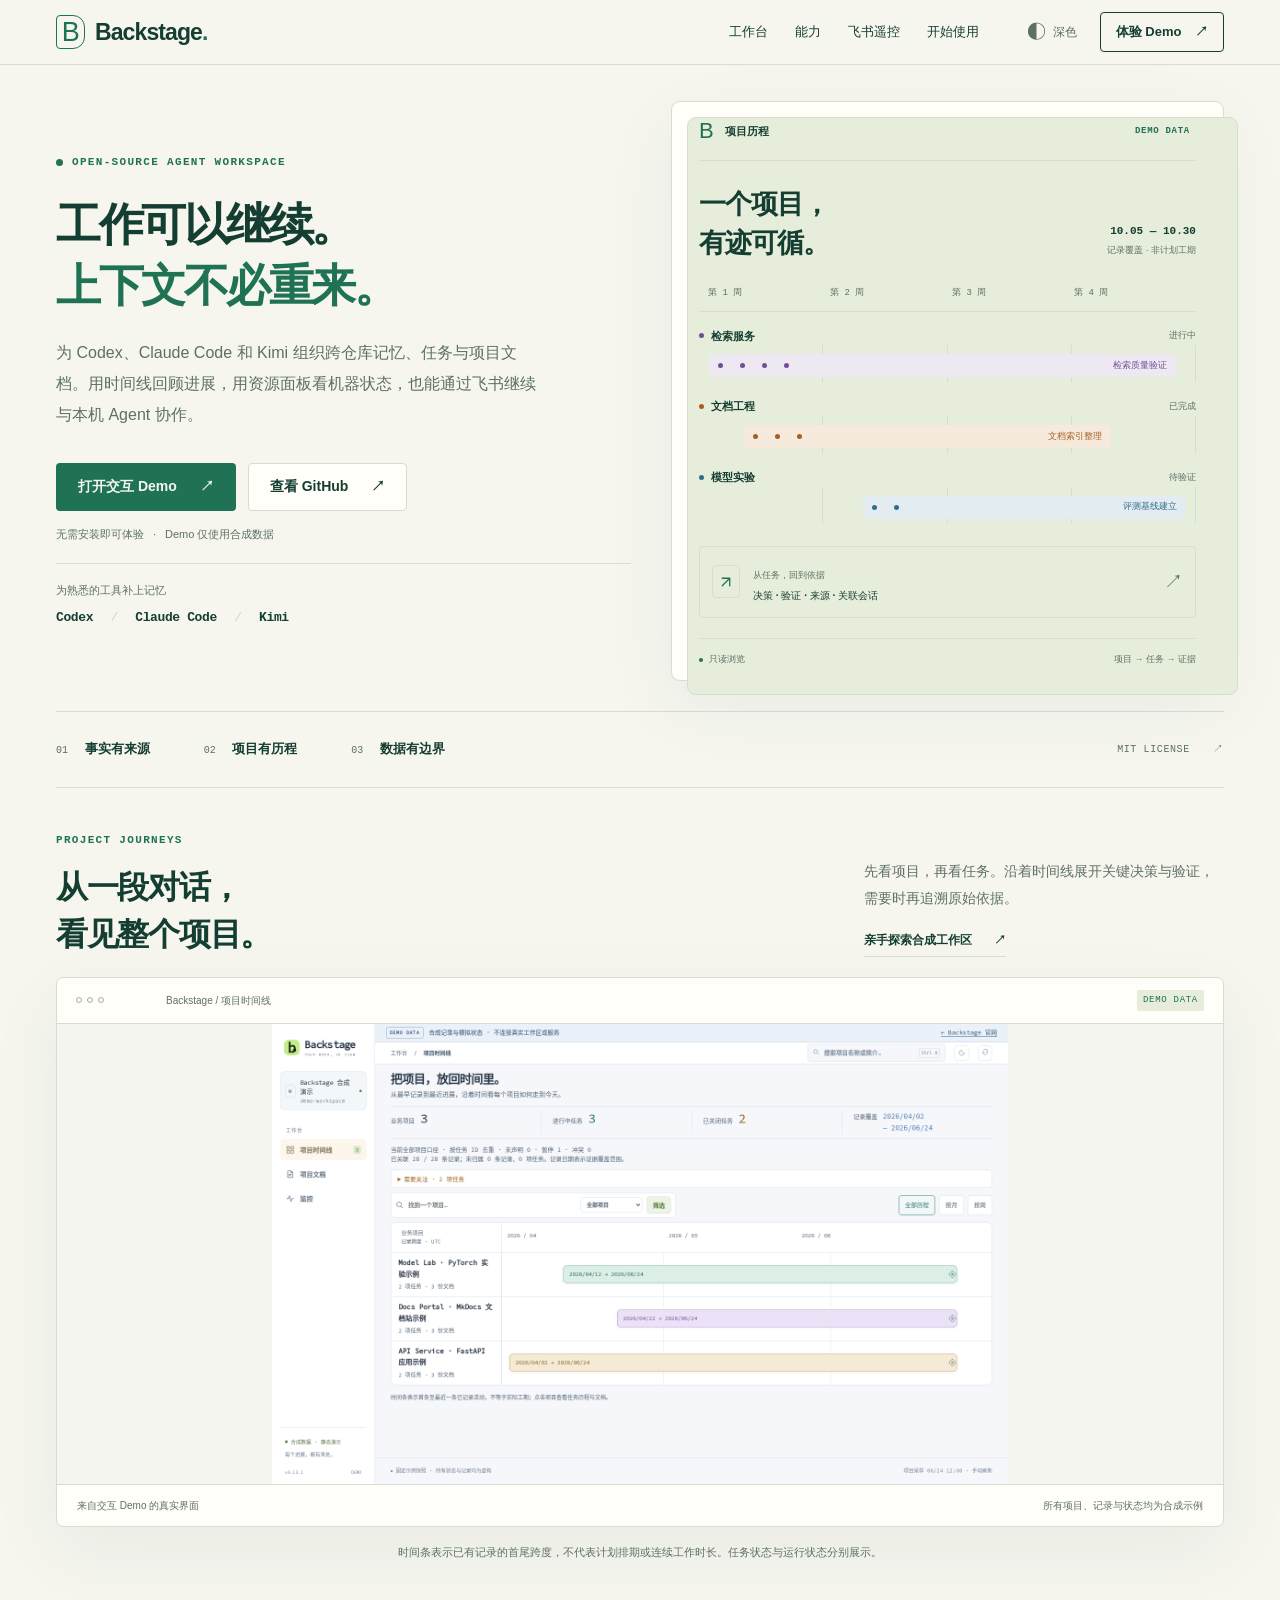
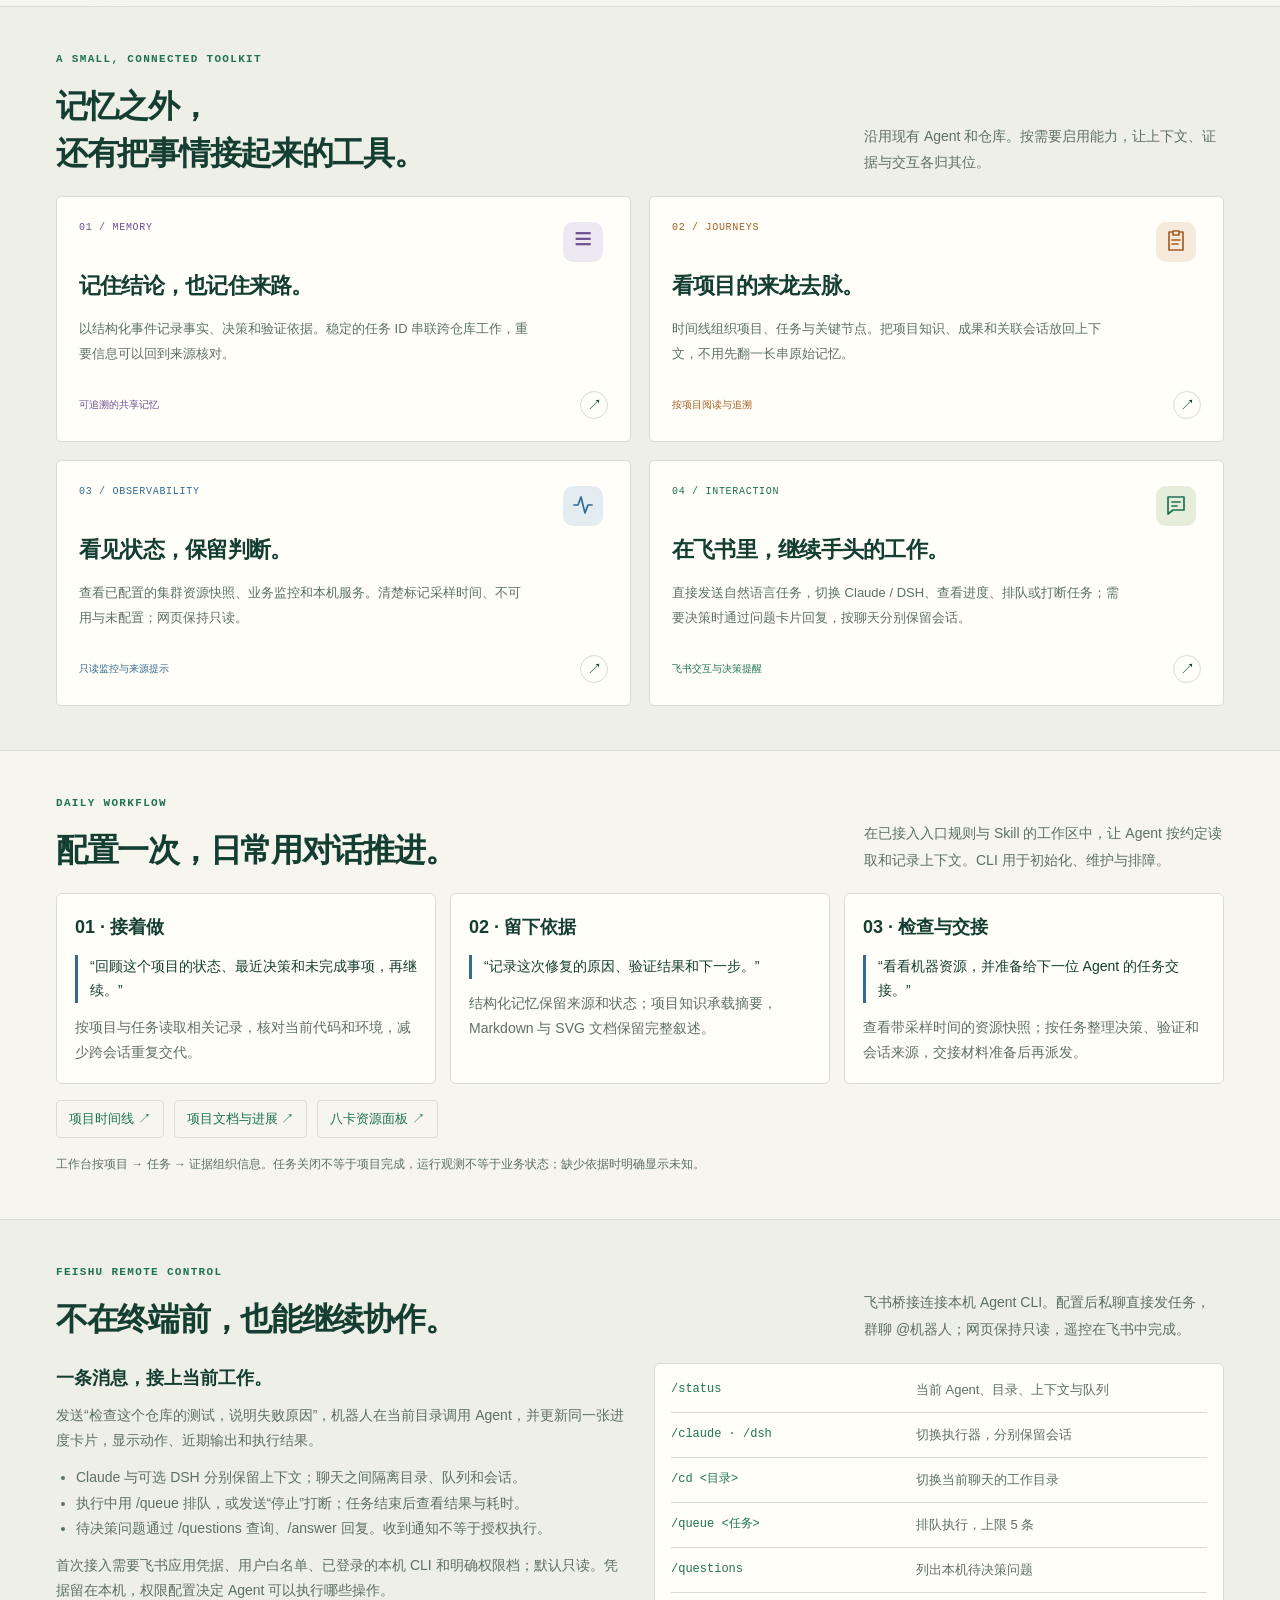
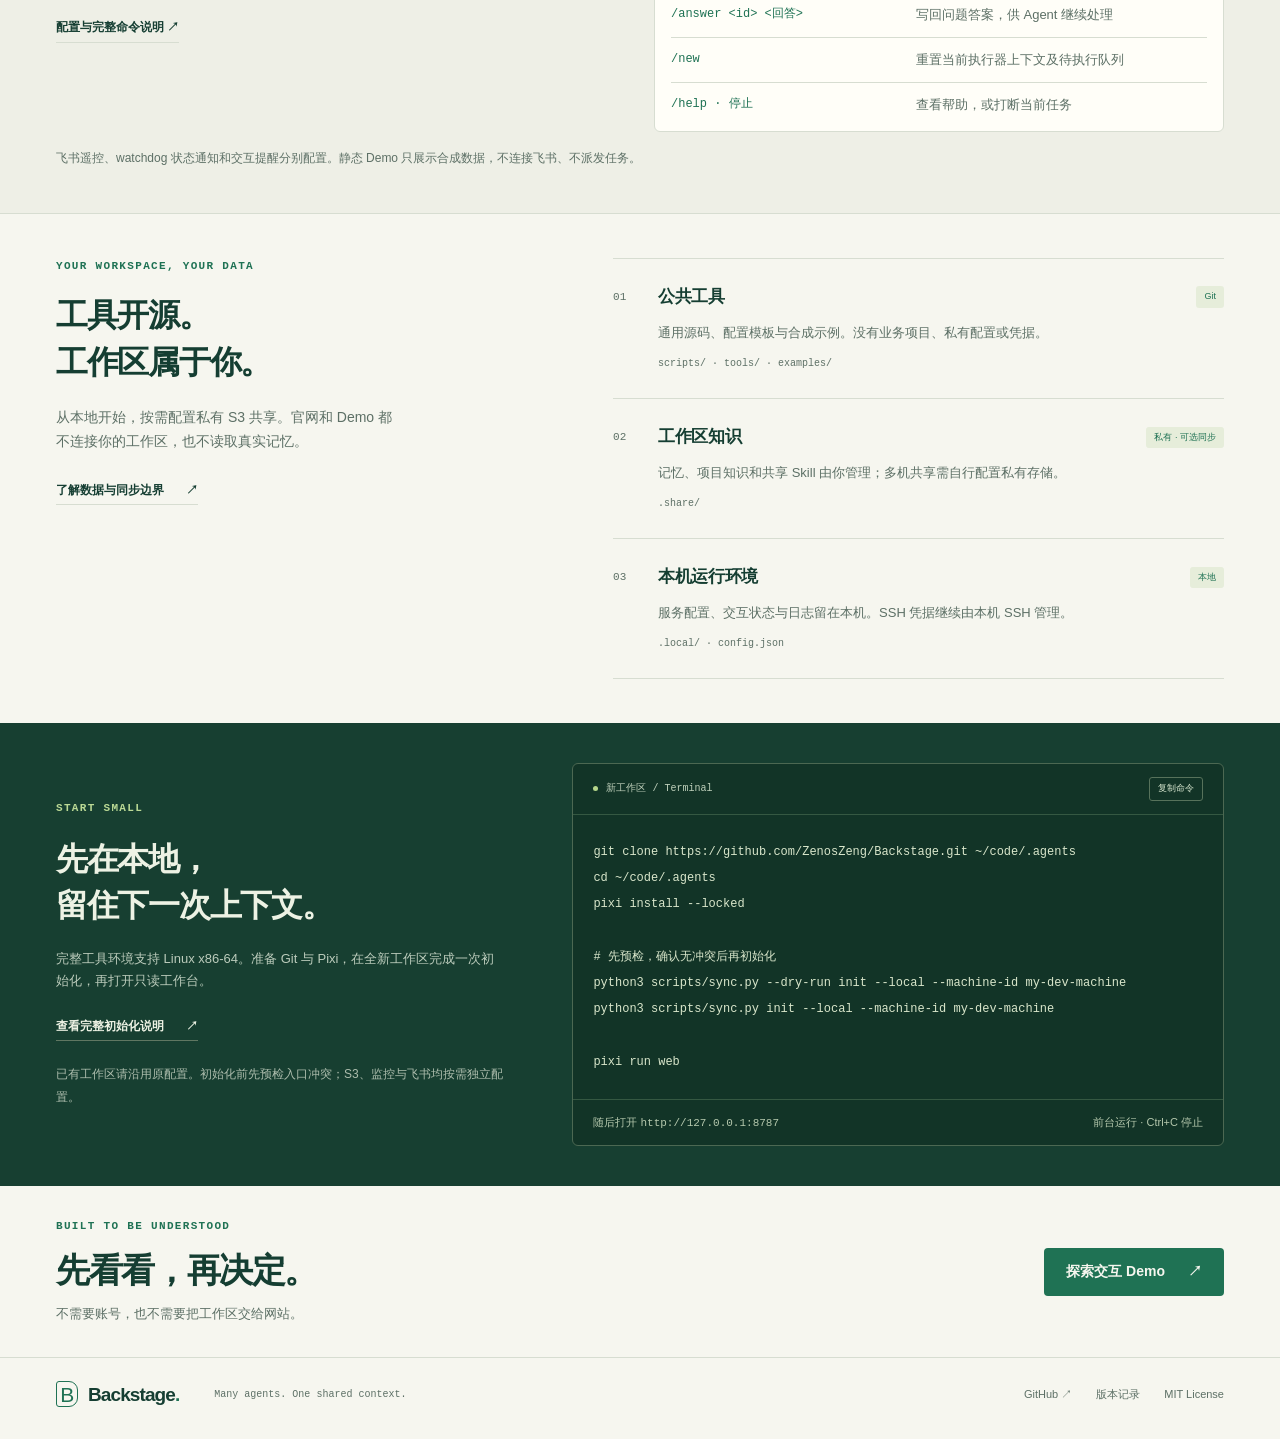
==== commit 20c27109: "fix: 同步官网与演示布局并补充飞书说明（v0.13.1）" ====
--- a/site/index.html
+++ b/site/index.html
@@ -18,6 +18,7 @@
       <nav class="main-nav" aria-label="主导航">
         <a href="#workspace">工作台</a>
         <a href="#capabilities">能力</a>
+        <a href="#feishu">飞书遥控</a>
         <a href="#start">开始使用</a>
       </nav>
       <div class="header-actions">
@@ -32,7 +33,7 @@
       <div class="hero-copy">
         <p class="eyebrow"><span class="status-dot" aria-hidden="true"></span> OPEN-SOURCE AGENT WORKSPACE</p>
         <h1 id="hero-title">工作可以继续。<br><span>上下文不必重来。</span></h1>
-        <p class="hero-description">把多 Agent、多仓库的记忆、项目历程和运行证据，放进同一个工作区。下一次开始，从已经确认的事实出发。</p>
+        <p class="hero-description">为 Codex、Claude Code 和 Kimi 组织跨仓库记忆、任务与项目文档。用时间线回顾进展，用资源面板看机器状态，也能通过飞书继续与本机 Agent 协作。</p>
         <div class="hero-actions">
           <a class="button button-primary" href="./demo/">打开交互 Demo <span aria-hidden="true">↗</span></a>
           <a class="button button-secondary" href="https://github.com/ZenosZeng/Backstage">查看 GitHub <span aria-hidden="true">↗</span></a>
@@ -63,7 +64,7 @@
       <div class="section-heading"><div><p class="eyebrow">PROJECT JOURNEYS</p><h2 id="workspace-title">从一段对话，<br>看见整个项目。</h2></div><div class="section-intro"><p>先看项目，再看任务。沿着时间线展开关键决策与验证，需要时再追溯原始依据。</p><a class="text-link" href="./demo/">亲手探索合成工作区 <span aria-hidden="true">↗</span></a></div></div>
       <figure class="workspace-shot">
         <div class="shot-toolbar"><span class="window-controls" aria-hidden="true"><i></i><i></i><i></i></span><span>Backstage / 项目时间线</span><span class="demo-tag">DEMO DATA</span></div>
-        <a href="./demo/" aria-label="打开合成数据交互 Demo"><img src="./assets/workspace-preview.png" alt="Backstage 合成数据工作台：按项目浏览时间线，并展开任务与关键记录" width="1600" height="1320" loading="lazy" decoding="async"></a>
+        <a href="./demo/" aria-label="打开合成数据交互 Demo"><img src="./assets/workspace-preview.png" alt="Backstage 合成数据工作台：按项目浏览时间线，并展开任务与关键记录" width="1600" height="1000" loading="lazy" decoding="async"></a>
         <figcaption><span>来自交互 Demo 的真实界面</span><span>所有项目、记录与状态均为合成示例</span></figcaption>
       </figure>
       <p class="workspace-footnote">时间条表示已有记录的首尾跨度，不代表计划排期或连续工作时长。任务状态与运行状态分别展示。</p>
@@ -76,10 +77,39 @@
           <article class="capability-card memory-card"><span class="feature-index">01 / MEMORY</span><div class="feature-symbol" aria-hidden="true">≡</div><h3>记住结论，也记住来路。</h3><p>以结构化事件记录事实、决策和验证依据。稳定的任务 ID 串联跨仓库工作，重要信息可以回到来源核对。</p><div class="feature-bottom"><span class="feature-label">可追溯的共享记忆</span><a href="https://github.com/ZenosZeng/Backstage/blob/main/docs/memory.md" aria-label="阅读记忆与同步文档">↗</a></div></article>
           <article class="capability-card task-card"><span class="feature-index">02 / JOURNEYS</span><div class="feature-symbol" aria-hidden="true"><svg viewBox="0 0 24 24" fill="none" stroke="currentColor" stroke-width="1.7" stroke-linecap="round" stroke-linejoin="round"><path d="M9 3H5v18h14V3h-4 M9 2h6v4H9z M8 11h8 M8 15h6"/></svg></div><h3>看项目的来龙去脉。</h3><p>时间线组织项目、任务与关键节点。把项目知识、成果和关联会话放回上下文，不用先翻一长串原始记忆。</p><div class="feature-bottom"><span class="feature-label">按项目阅读与追溯</span><a href="https://github.com/ZenosZeng/Backstage/blob/main/tools/web/README.md" aria-label="阅读项目工作台文档">↗</a></div></article>
           <article class="capability-card runtime-card"><span class="feature-index">03 / OBSERVABILITY</span><div class="feature-symbol" aria-hidden="true"><svg viewBox="0 0 24 24" fill="none" stroke="currentColor" stroke-width="1.7" stroke-linecap="round" stroke-linejoin="round"><path d="M3 12h4l3-8 4 16 3-8h4"/></svg></div><h3>看见状态，保留判断。</h3><p>查看已配置的集群资源快照、业务监控和本机服务。清楚标记采样时间、不可用与未配置；网页保持只读。</p><div class="feature-bottom"><span class="feature-label">只读监控与来源提示</span><a href="https://github.com/ZenosZeng/Backstage/blob/main/tools/README.md" aria-label="阅读监控工具文档">↗</a></div></article>
-          <article class="capability-card interaction-card"><span class="feature-index">04 / INTERACTION</span><div class="feature-symbol" aria-hidden="true"><svg viewBox="0 0 24 24" fill="none" stroke="currentColor" stroke-width="1.7" stroke-linecap="round" stroke-linejoin="round"><path d="M4 4h16v13H9l-5 4V4 M8 9h8 M8 13h5"/></svg></div><h3>需要你时，把问题送到。</h3><p>独立配置飞书遥控和待决策提醒。任务交互与运行通知各有记录；收到通知，不会被当作已经获得批准。</p><div class="feature-bottom"><span class="feature-label">飞书交互与决策提醒</span><a href="https://github.com/ZenosZeng/Backstage/blob/main/tools/watchdog/README.md" aria-label="阅读交互提醒文档">↗</a></div></article>
+          <article class="capability-card interaction-card"><span class="feature-index">04 / INTERACTION</span><div class="feature-symbol" aria-hidden="true"><svg viewBox="0 0 24 24" fill="none" stroke="currentColor" stroke-width="1.7" stroke-linecap="round" stroke-linejoin="round"><path d="M4 4h16v13H9l-5 4V4 M8 9h8 M8 13h5"/></svg></div><h3>在飞书里，继续手头的工作。</h3><p>直接发送自然语言任务，切换 Claude / DSH、查看进度、排队或打断任务；需要决策时通过问题卡片回复，按聊天分别保留会话。</p><div class="feature-bottom"><span class="feature-label">飞书交互与决策提醒</span><a href="#feishu" aria-label="了解飞书遥控">↗</a></div></article>
         </div>
       </div>
     </section>
+
+    <section class="section-space shell daily-section" id="workflow" aria-labelledby="workflow-title">
+      <div class="section-heading"><div><p class="eyebrow">DAILY WORKFLOW</p><h2 id="workflow-title">配置一次，日常用对话推进。</h2></div><p class="section-intro">在已接入入口规则与 Skill 的工作区中，让 Agent 按约定读取和记录上下文。CLI 用于初始化、维护与排障。</p></div>
+      <div class="workflow-grid">
+        <article><h3>01 · 接着做</h3><blockquote>“回顾这个项目的状态、最近决策和未完成事项，再继续。”</blockquote><p>按项目与任务读取相关记录，核对当前代码和环境，减少跨会话重复交代。</p></article>
+        <article><h3>02 · 留下依据</h3><blockquote>“记录这次修复的原因、验证结果和下一步。”</blockquote><p>结构化记忆保留来源和状态；项目知识承载摘要，Markdown 与 SVG 文档保留完整叙述。</p></article>
+        <article><h3>03 · 检查与交接</h3><blockquote>“看看机器资源，并准备给下一位 Agent 的任务交接。”</blockquote><p>查看带采样时间的资源快照；按任务整理决策、验证和会话来源，交接材料准备后再派发。</p></article>
+      </div>
+      <div class="demo-links"><a href="./demo/#/projects">项目时间线 ↗</a><a href="./demo/#/documents">项目文档与进展 ↗</a><a href="./demo/#/runtime?tab=cluster">八卡资源面板 ↗</a></div>
+      <p class="section-note">工作台按项目 → 任务 → 证据组织信息。任务关闭不等于项目完成，运行观测不等于业务状态；缺少依据时明确显示未知。</p>
+    </section>
+
+    <section class="feishu-section section-space" id="feishu" aria-labelledby="feishu-title"><div class="shell">
+      <div class="section-heading"><div><p class="eyebrow">FEISHU REMOTE CONTROL</p><h2 id="feishu-title">不在终端前，也能继续协作。</h2></div><p class="section-intro">飞书桥接连接本机 Agent CLI。配置后私聊直接发任务，群聊 @机器人；网页保持只读，遥控在飞书中完成。</p></div>
+      <div class="feishu-grid">
+        <div class="feishu-copy"><h3>一条消息，接上当前工作。</h3><p>发送“检查这个仓库的测试，说明失败原因”，机器人在当前目录调用 Agent，并更新同一张进度卡片，显示动作、近期输出和执行结果。</p><ul><li>Claude 与可选 DSH 分别保留上下文；聊天之间隔离目录、队列和会话。</li><li>执行中用 /queue 排队，或发送“停止”打断；任务结束后查看结果与耗时。</li><li>待决策问题通过 /questions 查询、/answer 回复。收到通知不等于授权执行。</li></ul><p>首次接入需要飞书应用凭据、用户白名单、已登录的本机 CLI 和明确权限档；默认只读。凭据留在本机，权限配置决定 Agent 可以执行哪些操作。</p><a class="text-link" href="https://github.com/ZenosZeng/Backstage/blob/main/tools/README.md#飞书凭据">配置与完整命令说明 ↗</a></div>
+        <div class="command-list" aria-label="飞书常用指令">
+          <div><code>/status</code><span>当前 Agent、目录、上下文与队列</span></div>
+          <div><code>/claude · /dsh</code><span>切换执行器，分别保留会话</span></div>
+          <div><code>/cd &lt;目录&gt;</code><span>切换当前聊天的工作目录</span></div>
+          <div><code>/queue &lt;任务&gt;</code><span>排队执行，上限 5 条</span></div>
+          <div><code>/questions</code><span>列出本机待决策问题</span></div>
+          <div><code>/answer &lt;id&gt; &lt;回答&gt;</code><span>写回问题答案，供 Agent 继续处理</span></div>
+          <div><code>/new</code><span>重置当前执行器上下文及待执行队列</span></div>
+          <div><code>/help · 停止</code><span>查看帮助，或打断当前任务</span></div>
+        </div>
+      </div>
+      <p class="section-note">飞书遥控、watchdog 状态通知和交互提醒分别配置。静态 Demo 只展示合成数据，不连接飞书、不派发任务。</p>
+    </div></section>
 
     <section class="boundary-section section-space shell" aria-labelledby="boundary-title">
       <div class="boundary-intro"><p class="eyebrow">YOUR WORKSPACE, YOUR DATA</p><h2 id="boundary-title">工具开源。<br>工作区属于你。</h2><p>从本地开始，按需配置私有 S3 共享。官网和 Demo 都不连接你的工作区，也不读取真实记忆。</p><a class="text-link" href="https://github.com/ZenosZeng/Backstage/blob/main/docs/memory.md">了解数据与同步边界 <span aria-hidden="true">↗</span></a></div>
--- a/site/styles.css
+++ b/site/styles.css
@@ -55,13 +55,13 @@
 h1, h2, h3 { font-weight: 650; }
 img { display: block; max-width: 100%; }
 .shell { width: min(1280px, calc(100% - 112px)); margin-inline: auto; }
-.section-space { padding-block: 112px; }
+.section-space { padding-block: 44px; }
 .eyebrow { font-family: var(--mono); font-size: 11px; font-weight: 600; letter-spacing: .12em; line-height: 1.6; }
 .status-dot { display: inline-block; width: 7px; height: 7px; flex: 0 0 auto; border-radius: 50%; background: var(--brand); }
 .skip-link { position: fixed; z-index: 100; top: -80px; left: 16px; padding: 10px 18px; background: var(--ink); color: var(--paper); border-radius: 4px; }
 .skip-link:focus { top: 12px; }
 .site-header { border-bottom: 1px solid var(--line); }
-.header-inner { min-height: 93px; display: flex; align-items: center; gap: 48px; }
+.header-inner { min-height: 64px; display: flex; align-items: center; gap: 48px; }
 .brand { display: inline-flex; align-items: center; gap: 10px; font-size: 23px; font-weight: 700; letter-spacing: -.9px; line-height: 1; white-space: nowrap; }
 .brand-mark { display: inline-flex; align-items: center; justify-content: center; width: 29px; height: 34px; border: 1.5px solid var(--brand); border-radius: 4px 12px 12px 4px; color: var(--brand); font-weight: 400; font-size: 27px; letter-spacing: -.5px; }
 .brand-dot { color: var(--brand); }
@@ -74,9 +74,9 @@
 .header-demo { font-size: 13px; font-weight: 600; border: 1px solid var(--ink); border-radius: 4px; padding: 8px 15px; }
 .header-demo span { padding-left: 10px; }
 .header-demo:hover { background: var(--ink); color: var(--paper); }
-.hero { display: grid; grid-template-columns: 1.04fr 1fr; align-items: center; gap: 72px; padding-block: 92px 74px; }
+.hero { display: grid; grid-template-columns: 1.04fr 1fr; align-items: center; gap: 40px; padding-block: 36px 30px; }
 .hero-copy .eyebrow { display: flex; align-items: center; gap: 9px; color: var(--brand); margin-bottom: 23px; }
-.hero h1 { font-size: clamp(40px, 4.1vw, 60px); letter-spacing: -.055em; line-height: 1.35; font-weight: 700; }
+.hero h1 { font-size: clamp(34px, 3.5vw, 48px); letter-spacing: -.055em; line-height: 1.35; font-weight: 700; }
 .hero h1 span { color: var(--brand); }
 .hero-description { margin-top: 22px; max-width: 480px; color: var(--muted); font-size: 16px; line-height: 1.95; }
 .hero-actions { display: flex; flex-wrap: wrap; gap: 12px; margin-top: 32px; }
@@ -87,7 +87,7 @@
 .button-secondary { color: var(--ink); border-color: var(--line); background: var(--surface); }
 .button-secondary:hover { border-color: var(--brand); }
 .hero-note { display: flex; align-items: center; gap: 9px; font-size: 11px; color: var(--muted); margin-top: 14px; }
-.agent-line { border-top: 1px solid var(--line); margin-top: 39px; padding-top: 19px; }
+.agent-line { border-top: 1px solid var(--line); margin-top: 20px; padding-top: 12px; }
 .agent-line > span { font-size: 11px; color: var(--muted); }
 .agent-line p { font-family: var(--mono); font-size: 13px; font-weight: 600; margin-top: 5px; letter-spacing: -.03em; }
 .agent-line i { font-style: normal; color: var(--line); padding-inline: 10px; }
@@ -129,9 +129,9 @@
 .principles p span { margin-right: 13px; color: var(--muted); font-family: var(--mono); font-size: 10px; font-weight: 400; }
 .principles > a { margin-left: auto; color: var(--muted); font-size: 10px; font-family: var(--mono); letter-spacing: .06em; }
 .principles > a span { margin-left: 17px; }
-.section-heading { display: flex; justify-content: space-between; align-items: flex-end; gap: 55px; margin-bottom: 40px; }
+.section-heading { display: flex; justify-content: space-between; align-items: flex-end; gap: 28px; margin-bottom: 20px; }
 .section-heading .eyebrow { margin-bottom: 15px; color: var(--brand); }
-h2 { font-size: clamp(31px, 3vw, 42px); line-height: 1.45; letter-spacing: -.04em; }
+h2 { font-size: clamp(26px, 2.5vw, 34px); line-height: 1.45; letter-spacing: -.04em; }
 .section-intro { max-width: 360px; color: var(--muted); font-size: 14px; line-height: 1.9; }
 .section-intro .text-link { margin-top: 18px; }
 .text-link { display: inline-flex; align-items: center; gap: 22px; color: var(--ink); font-size: 12px; font-weight: 600; border-bottom: 1px solid var(--line); padding-bottom: 4px; }
@@ -142,12 +142,12 @@
 .window-controls i { border: 1px solid var(--muted); border-radius: 50%; width: 6px; height: 6px; opacity: .55; }
 .shot-toolbar > span:nth-child(2) { margin-right: auto; }
 .workspace-shot > a { display: block; background: #f4f5ef; }
-.workspace-shot img { width: 100%; height: auto; }
+.workspace-shot img { width: 100%; height: auto; max-height: 460px; object-fit: contain; object-position: center; }
 .workspace-shot figcaption { display: flex; justify-content: space-between; gap: 15px; padding: 12px 20px; font-size: 10px; color: var(--muted); border-top: 1px solid var(--line); }
 .workspace-footnote { margin-top: 16px; font-size: 11px; color: var(--muted); text-align: center; }
 .capabilities-section { background: var(--surface-soft); border-block: 1px solid var(--line); }
 .capability-grid { display: grid; grid-template-columns: repeat(2, minmax(0, 1fr)); gap: 18px; }
-.capability-card { position: relative; display: flex; flex-direction: column; min-height: 280px; padding: 29px; background: var(--surface); border: 1px solid var(--line); border-radius: 5px; --feature: var(--purple); --feature-soft: var(--purple-soft); }
+.capability-card { position: relative; display: flex; flex-direction: column; min-height: 220px; padding: 22px; background: var(--surface); border: 1px solid var(--line); border-radius: 5px; --feature: var(--purple); --feature-soft: var(--purple-soft); }
 .feature-index { color: var(--feature); font-size: 10px; font-family: var(--mono); letter-spacing: .07em; }
 .feature-symbol { position: absolute; top: 25px; right: 27px; width: 40px; height: 40px; background: var(--feature-soft); color: var(--feature); border-radius: 10px; text-align: center; line-height: 37px; font-family: var(--mono); font-size: 31px; }
 .capability-card h3 { margin-top: 31px; font-size: 22px; letter-spacing: -.035em; }
@@ -159,7 +159,7 @@
 .task-card { --feature: var(--orange); --feature-soft: var(--orange-soft); }
 .runtime-card { --feature: var(--blue); --feature-soft: var(--blue-soft); }
 .interaction-card { --feature: var(--brand); --feature-soft: var(--brand-soft); }
-.boundary-section { display: grid; grid-template-columns: 1fr 1.2fr; align-items: start; gap: 108px; }
+.boundary-section { display: grid; grid-template-columns: 1fr 1.2fr; align-items: start; gap: 48px; }
 .boundary-intro .eyebrow { color: var(--brand); margin-bottom: 17px; }
 .boundary-intro > p:not(.eyebrow) { color: var(--muted); font-size: 14px; margin-top: 21px; max-width: 350px; }
 .boundary-intro > .text-link { margin-top: 26px; }
@@ -171,7 +171,7 @@
 .layer-heading > span { font-size: 9px; color: var(--brand); background: var(--brand-soft); padding: 3px 8px; border-radius: 3px; white-space: nowrap; }
 .data-layer p { color: var(--muted); font-size: 13px; line-height: 1.9; margin-top: 9px; }
 .data-layer code { display: inline-block; color: var(--muted); font-family: var(--mono); font-size: 10px; margin-top: 10px; }
-.start-section { background: #173f31; color: #edf2e4; padding-block: 88px; }
+.start-section { background: #173f31; color: #edf2e4; padding-block: 40px; }
 .start-grid { display: grid; grid-template-columns: 1fr 1.45fr; gap: 67px; align-items: center; }
 .start-copy .eyebrow { color: #bbd995; margin-bottom: 18px; }
 .start-copy > p:not(.eyebrow) { color: #bcccbc; font-size: 13px; margin-top: 19px; }
@@ -189,27 +189,27 @@
 .terminal-footer code { font-family: var(--mono); }
 .copy-status { min-height: 0; font-size: 11px; color: #d9e6cb; }
 .copy-status:not(:empty) { padding: 0 20px 12px; }
-.closing-section { padding-block: 66px; display: flex; align-items: center; justify-content: space-between; gap: 40px; }
+.closing-section { padding-block: 32px; display: flex; align-items: center; justify-content: space-between; gap: 40px; }
 .closing-section .eyebrow { color: var(--brand); margin-bottom: 10px; }
 .closing-section h2 { font-size: 34px; }
 .closing-section p:not(.eyebrow) { margin-top: 8px; color: var(--muted); font-size: 13px; }
 .site-footer { border-top: 1px solid var(--line); }
-.footer-inner { display: flex; align-items: center; gap: 35px; min-height: 103px; }
+.footer-inner { display: flex; align-items: center; gap: 35px; min-height: 72px; }
 .footer-inner .brand { font-size: 19px; }
 .footer-inner .brand-mark { width: 22px; height: 26px; border-radius: 3px 9px 9px 3px; font-size: 21px; }
 .footer-inner > p { color: var(--muted); font-family: var(--mono); font-size: 10px; }
 .footer-inner nav { display: flex; align-items: center; gap: 24px; margin-left: auto; font-size: 11px; color: var(--muted); }
 
 @media (min-width: 1600px) {
-  .hero { gap: 100px; padding-block: 112px 96px; }
-  .hero h1 { font-size: 60px; }
+  .hero { gap: 48px; padding-block: 40px 32px; }
+  .hero h1 { font-size: 48px; }
 }
 @media (max-width: 1100px) {
   .shell { width: min(1280px, calc(100% - 72px)); }
   .header-inner { gap: 27px; }
   .main-nav { gap: 22px; }
   .header-actions { gap: 18px; }
-  .hero { gap: 35px; padding-block: 75px 63px; }
+  .hero { gap: 35px; padding-block: 36px 30px; }
   .hero h1 { font-size: 42px; }
   .hero-description { font-size: 14px; }
   .hero-preview { padding-inline: 20px; }
@@ -225,12 +225,12 @@
 @media (max-width: 800px) {
   html { scroll-padding-top: 30px; }
   .shell { width: calc(100% - 48px); }
-  .section-space { padding-block: 72px; }
-  .header-inner { min-height: 80px; gap: 20px; }
+  .section-space { padding-block: 36px; }
+  .header-inner { min-height: 64px; gap: 20px; }
   .brand { font-size: 22px; }
   .main-nav { display: none; }
   .header-actions { margin-left: auto; gap: 20px; }
-  .hero { grid-template-columns: 1fr; gap: 54px; padding-block: 60px 63px; }
+  .hero { grid-template-columns: 1fr; gap: 28px; padding-block: 28px; }
   .hero h1 { font-size: clamp(36px, 7vw, 56px); }
   .hero-description { max-width: 530px; font-size: 15px; }
   .agent-line { max-width: 530px; margin-top: 30px; }
@@ -263,7 +263,7 @@
   .data-layer p { font-size: 13px; }
   .data-layer code { font-size: 11px; }
   .layer-heading > span { font-size: 10px; }
-  .start-section { padding-block: 62px; }
+  .start-section { padding-block: 36px; }
   .start-grid { grid-template-columns: 1fr; gap: 32px; }
   .start-copy > p:not(.eyebrow) { max-width: 520px; font-size: 14px; }
   .start-copy > p.start-caution { font-size: 12px; }
@@ -271,7 +271,7 @@
   .copy-button { font-size: 10px; }
   .terminal pre code { font-size: 12px; }
   .terminal-footer { flex-direction: row; font-size: 11px; }
-  .closing-section { padding-block: 51px; }
+  .closing-section { padding-block: 30px; }
   .closing-section h2 { font-size: 29px; }
   .closing-section .button { flex: 0 0 auto; }
   .footer-inner { flex-wrap: wrap; padding-block: 28px; gap: 17px 22px; }
@@ -287,7 +287,7 @@
   .theme-symbol { font-size: 21px; }
   .header-demo { padding: 7px 10px; font-size: 11px; }
   .header-demo span { padding-left: 4px; }
-  .hero { padding-block: 43px 48px; gap: 39px; }
+  .hero { padding-block: 24px; gap: 24px; }
   .hero-copy .eyebrow { font-size: 9px; letter-spacing: .07em; margin-bottom: 20px; }
   .hero h1 { font-size: clamp(31px, 8.5vw, 43px); line-height: 1.4; letter-spacing: -.06em; }
   .hero-description { font-size: 14px; line-height: 1.95; margin-top: 18px; }
@@ -315,7 +315,7 @@
   .principles { column-gap: 17px; justify-content: space-between; padding-block: 19px; }
   .principles p { font-size: 10px; }
   .principles p span { margin-right: 5px; font-size: 9px; }
-  .section-space { padding-block: 56px; }
+  .section-space { padding-block: 30px; }
   .eyebrow { font-size: 9px; letter-spacing: .09em; }
   h2 { font-size: 30px; }
   .section-intro { font-size: 13px; }
@@ -325,7 +325,7 @@
   .workspace-shot figcaption { padding: 11px 13px; font-size: 10px; }
   .workspace-footnote { font-size: 10px; }
   .capability-grid { grid-template-columns: 1fr; gap: 12px; }
-  .capability-card { padding: 24px; min-height: 269px; }
+  .capability-card { padding: 24px; min-height: 220px; }
   .feature-index { font-size: 10px; }
   .feature-symbol { width: 38px; height: 38px; line-height: 34px; font-size: 29px; }
   .capability-card h3 { font-size: 22px; margin-top: 29px; }
@@ -338,13 +338,13 @@
   .layer-heading h3 { font-size: 16px; }
   .layer-heading > span { font-size: 9px; }
   .data-layer p { font-size: 13px; }
-  .start-section { padding-block: 53px; }
+  .start-section { padding-block: 30px; }
   .start-copy > p:not(.eyebrow) { font-size: 13px; }
   .terminal-header { padding: 12px 14px; gap: 8px; font-size: 10px; }
   .terminal pre { padding: 19px 14px; }
   .terminal pre code { font-size: 12px; }
   .terminal-footer { padding: 12px 14px; flex-direction: column; gap: 4px; font-size: 11px; }
-  .closing-section { align-items: flex-start; flex-direction: column; gap: 23px; padding-block: 46px; }
+  .closing-section { align-items: flex-start; flex-direction: column; gap: 23px; padding-block: 28px; }
   .closing-section h2 { font-size: 29px; }
   .footer-inner > p { width: 100%; font-size: 10px; }
   .footer-inner nav { font-size: 11px; }
@@ -358,3 +358,23 @@
 /* Match the workbench icon paths without depending on symbol fonts. */
 .evidence-icon svg { width: 18px; height: 18px; vertical-align: middle; }
 .feature-symbol svg { width: 24px; height: 24px; vertical-align: middle; }
+
+.workflow-grid { display: grid; grid-template-columns: repeat(3,minmax(0,1fr)); gap: 14px; }
+.workflow-grid article,.command-list { background: var(--surface); border: 1px solid var(--line); border-radius: 6px; padding: 18px; min-width: 0; }
+.workflow-grid h3,.feishu-copy h3 { font-size: 18px; }
+.workflow-grid blockquote { margin: 12px 0; padding-left: 12px; border-left: 3px solid var(--blue); color: var(--ink); font-size: 14px; }
+.workflow-grid p,.feishu-copy p,.feishu-copy li { font-size: 14px; line-height: 1.8; color: var(--muted); }
+.demo-links { display: flex; flex-wrap: wrap; gap: 10px; margin-top: 16px; }
+.demo-links a { border: 1px solid var(--line); border-radius: 4px; padding: 7px 12px; font-size: 13px; color: var(--brand); }
+.section-note { margin-top: 16px; color: var(--muted); font-size: 12px; }
+.feishu-section { background: var(--surface-soft); border-block: 1px solid var(--line); }
+.feishu-grid { display: grid; grid-template-columns: 1fr 1fr; gap: 28px; }
+.feishu-copy p { margin-top: 10px; }
+.feishu-copy ul { padding-left: 20px; margin: 12px 0; }
+.feishu-copy .text-link { margin-top: 14px; }
+.command-list { padding: 4px 16px; }
+.command-list > div { display: grid; grid-template-columns: minmax(0,1fr) minmax(0,1.25fr); gap: 12px; padding: 11px 0; border-bottom: 1px solid var(--line); font-size: 13px; overflow-wrap: anywhere; }
+.command-list > div:last-child { border-bottom: 0; }
+.command-list code { color: var(--brand); font-family: var(--mono); font-size: 12px; }
+.command-list span { color: var(--muted); }
+@media(max-width:800px) { .workflow-grid,.feishu-grid { grid-template-columns: 1fr; gap: 12px; } }
